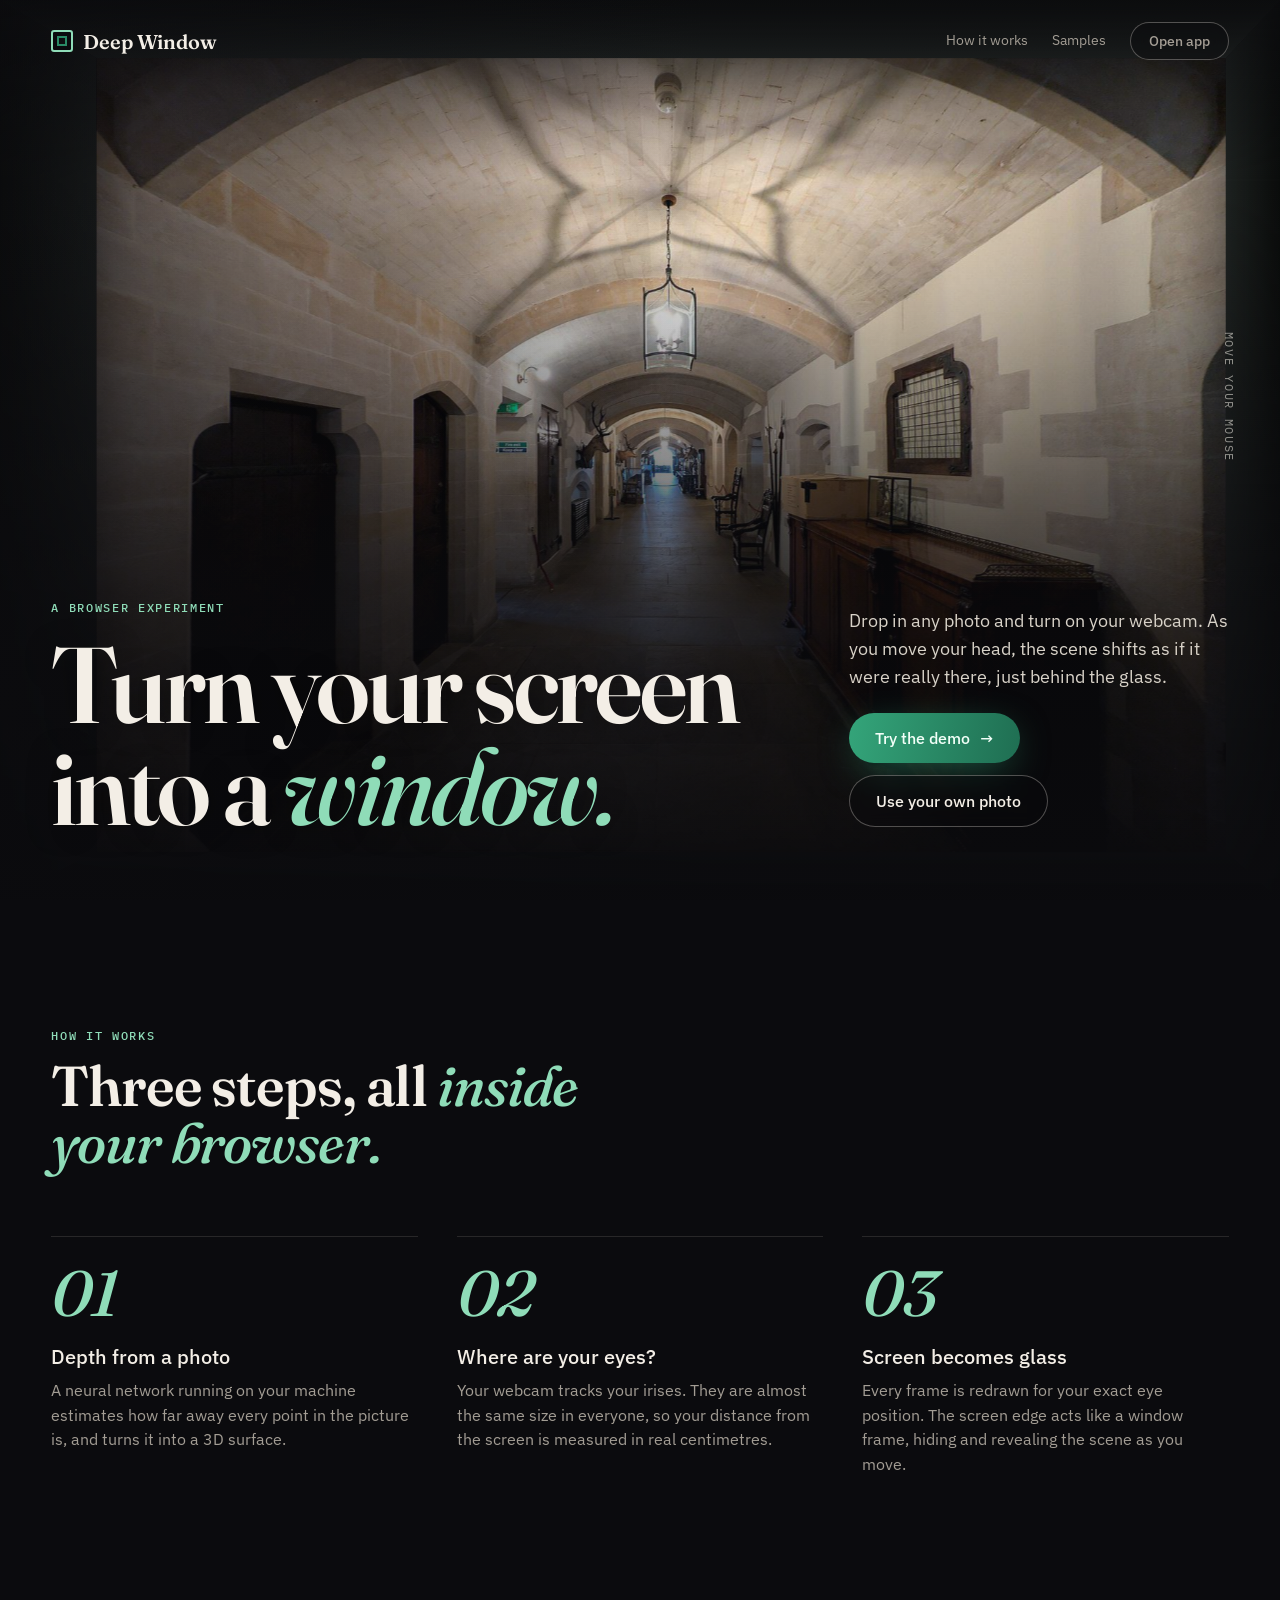
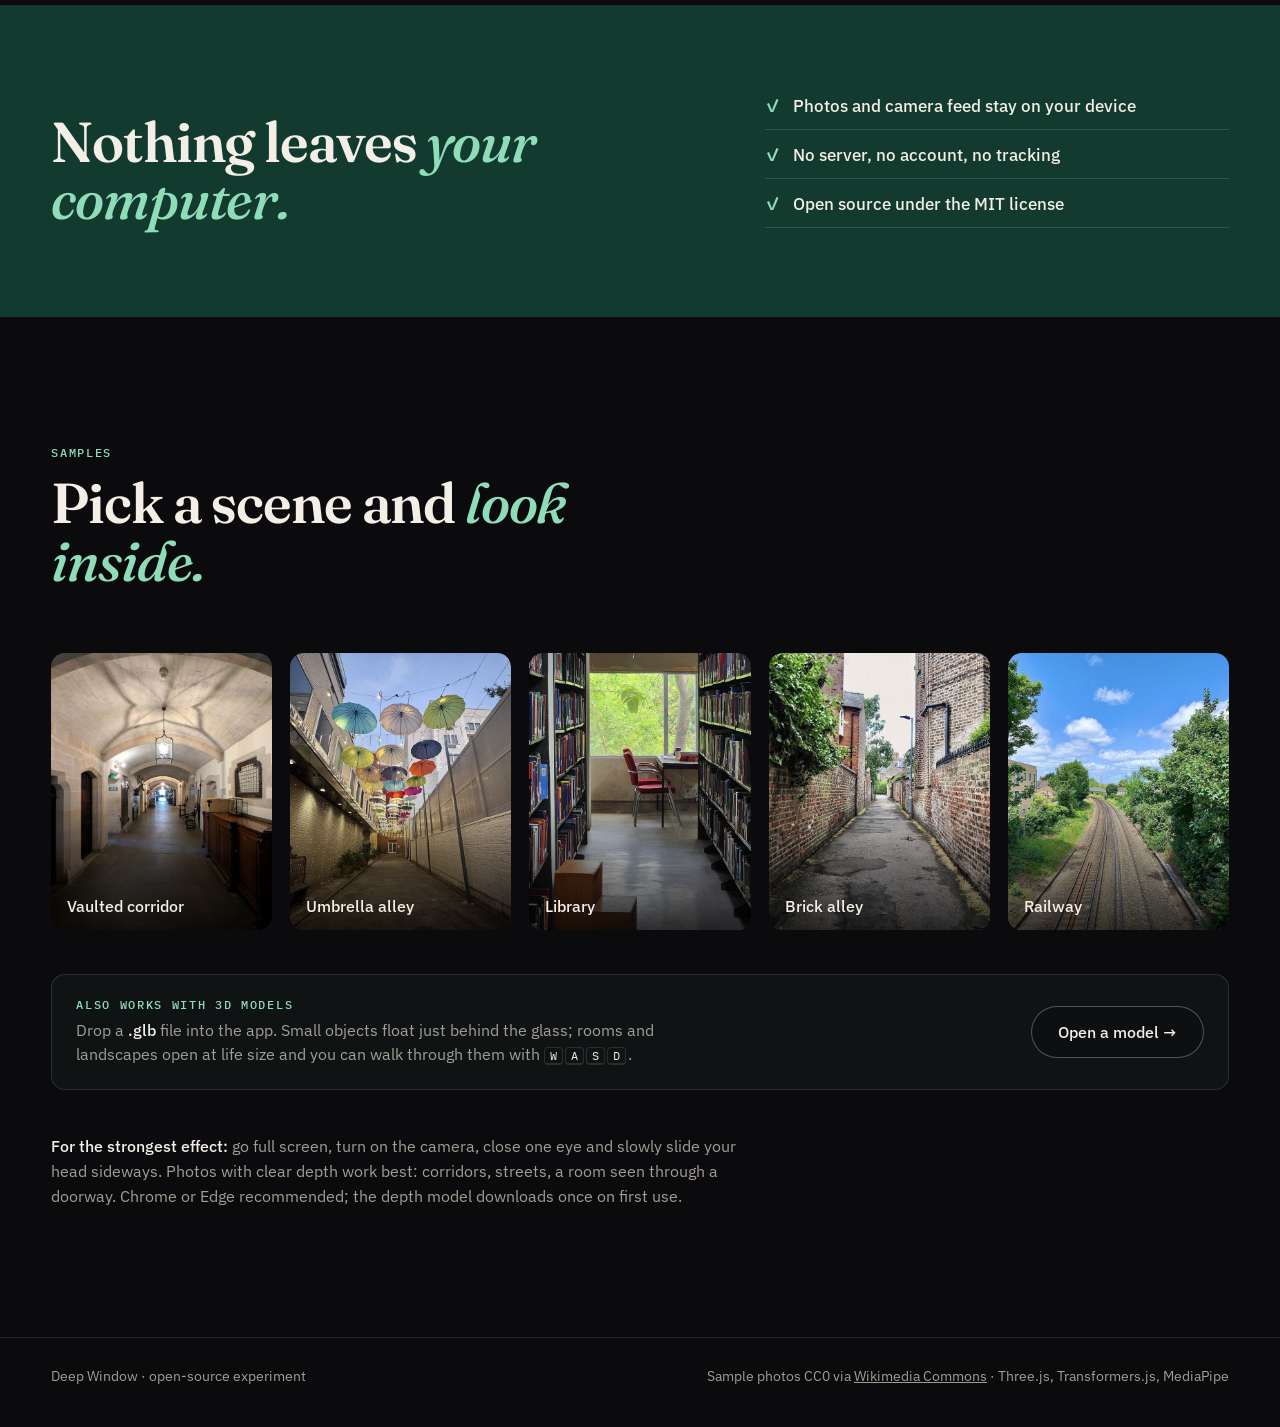
==== index.html @ 03a3c651 "Open .glb models and walk through them with the keyboard" ====
<!doctype html>
<html lang="en">
<head>
<meta charset="utf-8">
<meta name="viewport" content="width=device-width, initial-scale=1">
<title>Deep Window</title>
<meta name="description" content="Drop in a photo, turn on your webcam, and your screen becomes a window into the scene. Runs entirely in your browser.">
<link rel="preconnect" href="https://fonts.googleapis.com">
<link rel="stylesheet" href="https://fonts.googleapis.com/css2?family=Fraunces:ital,opsz,wght@0,9..144,500;0,9..144,600;1,9..144,500&family=IBM+Plex+Sans:wght@400;500&family=IBM+Plex+Mono:wght@400;500&display=swap">
<style>
/* Layout: full-viewport hero that is itself a CSS 3D window (shallow reveal, photo behind it) whose
   vanishing point follows the pointer → steps → deep green privacy band → edge-to-edge sample cards → footer. */
:root{
  --bg:#0b0b0e;
  --ink:#f3eee6;
  --dim:#a39d94;
  --edge:rgba(243,238,230,.12);
  --jade:#8fdcb8;      /* accent text on the dark background */
  --emerald:#2a8a66;   /* buttons */
  --forest:#123a2e;    /* privacy band */
  --grad:linear-gradient(100deg,#34a57a,#1f6e52);
  --display:"Fraunces",Georgia,serif;
  --body:"IBM Plex Sans",system-ui,sans-serif;
  --mono:"IBM Plex Mono",ui-monospace,monospace;
  --gutter:clamp(16px,4vw,56px);
  color-scheme:dark;
}
*{box-sizing:border-box}
html,body{margin:0;background:var(--bg);color:var(--ink);font:16px/1.55 var(--body)}
a{color:inherit}
.wrap{padding-left:var(--gutter);padding-right:var(--gutter)}

/* ---------- nav ---------- */
nav{position:absolute;z-index:5;top:0;left:0;right:0;display:flex;align-items:center;justify-content:space-between;padding:22px var(--gutter)}
.brand{font:600 20px var(--display);text-decoration:none;display:flex;align-items:center;gap:10px}
.brand i{width:22px;height:22px;border:2px solid var(--jade);border-radius:3px;box-shadow:inset 0 0 0 4px var(--bg),inset 0 0 0 6px var(--emerald)}
.nav-links{display:flex;gap:24px;align-items:center;font-size:14px}
.nav-links a{text-decoration:none;color:var(--dim)}
.nav-links a:hover{color:var(--ink)}

/* ---------- buttons ---------- */
.btn{display:inline-flex;align-items:center;gap:10px;font:500 16px var(--body);text-decoration:none;border-radius:999px;padding:15px 26px;transition:transform .15s,box-shadow .15s,background .15s}
.btn.primary{background:var(--grad);color:#f2fff8;box-shadow:0 10px 40px -12px rgba(52,165,122,.75)}
.btn.primary:hover{transform:translateY(-2px);box-shadow:0 16px 48px -12px rgba(52,165,122,.9)}
.btn.ghost{border:1px solid rgba(243,238,230,.3);background:rgba(11,11,14,.35);backdrop-filter:blur(8px);-webkit-backdrop-filter:blur(8px)}
.btn.ghost:hover{border-color:var(--ink)}
.btn.small{padding:9px 18px;font-size:14px}
.btn:focus-visible,a:focus-visible{outline:2px solid var(--jade);outline-offset:3px}

/* ---------- hero: CSS 3D tunnel ---------- */
.hero{position:relative;height:100vh;height:100svh;min-height:560px;overflow:hidden;isolation:isolate}
/* moving perspective-origin while the box stays put is exactly an off-axis projection */
.stage{position:absolute;inset:0;perspective:900px;perspective-origin:calc(50% + var(--ex,0) * 45%) calc(50% + var(--ey,0) * 45%)}
/* a shallow window reveal: plain walls from the glass back to the photo, lit from the scene side */
.box{position:absolute;inset:0;transform-style:preserve-3d;--d:120px}
.wall{position:absolute;backface-visibility:visible;background:linear-gradient(to var(--fade),#0d0f0e,#232826)}
.wall.top{left:0;top:0;width:100%;height:var(--d);transform-origin:top;transform:rotateX(-90deg);--fade:bottom}
.wall.bottom{left:0;bottom:0;width:100%;height:var(--d);transform-origin:bottom;transform:rotateX(90deg);--fade:top;filter:brightness(.7)}
.wall.left{left:0;top:0;width:var(--d);height:100%;transform-origin:left;transform:rotateY(90deg);--fade:right;filter:brightness(.85)}
.wall.right{right:0;top:0;width:var(--d);height:100%;transform-origin:right;transform:rotateY(-90deg);--fade:left;filter:brightness(.85)}
.back{position:absolute;inset:0;transform:translateZ(calc(var(--d) * -1));background:#000}
.back img{width:100%;height:100%;object-fit:cover;display:block}
.back::after{content:"";position:absolute;inset:0;box-shadow:inset 0 0 60px rgba(0,0,0,.55)}
/* scrim so the copy reads over the scene */
.hero::after{content:"";position:absolute;inset:0;z-index:1;pointer-events:none;
  background:linear-gradient(to top,rgba(11,11,14,.95) 0%,rgba(11,11,14,.7) 34%,rgba(11,11,14,.15) 68%,rgba(11,11,14,0) 80%),
             linear-gradient(to right,rgba(11,11,14,.55),rgba(11,11,14,0) 55%),
             linear-gradient(to bottom,rgba(11,11,14,.6),rgba(11,11,14,0) 20%)}
h1{text-shadow:0 2px 30px rgba(0,0,0,.45)}
.hero-copy{position:absolute;z-index:2;left:var(--gutter);right:var(--gutter);bottom:clamp(32px,7vh,72px);
  display:grid;grid-template-columns:minmax(0,1fr) auto;gap:24px 48px;align-items:end}
.eyebrow{font:500 12px var(--mono);letter-spacing:.14em;text-transform:uppercase;color:var(--jade);margin:0 0 18px}
h1{font:600 clamp(46px,8.4vw,132px)/.95 var(--display);letter-spacing:-.025em;margin:0}
h1 em{font-style:italic;font-weight:500;color:var(--jade)}
.hero-side{max-width:380px;display:flex;flex-direction:column;gap:22px;padding-bottom:10px}
.lede{font-size:18px;color:#d8d2c8;margin:0}
.cta{display:flex;gap:12px;flex-wrap:wrap}
.hint{position:absolute;z-index:2;top:50%;right:var(--gutter);transform:translateY(-50%) rotate(90deg);transform-origin:right center;font:12px var(--mono);letter-spacing:.14em;text-transform:uppercase;color:rgba(243,238,230,.55)}

/* ---------- sections ---------- */
section{padding:clamp(64px,10vw,128px) 0}
.kicker{font:500 12px var(--mono);letter-spacing:.14em;text-transform:uppercase;color:var(--jade);margin:0 0 14px}
h2{font:600 clamp(32px,4.4vw,60px)/1.02 var(--display);letter-spacing:-.02em;margin:0 0 clamp(36px,5vw,64px);max-width:16ch}
h2 em{font-style:italic;font-weight:500;color:var(--jade)}

.steps{display:grid;grid-template-columns:repeat(3,1fr);gap:clamp(20px,3vw,40px);list-style:none;margin:0;padding:0}
.steps li{border-top:1px solid var(--edge);padding-top:24px}
.steps .n{display:block;font:500 clamp(48px,5vw,72px)/1 var(--display);font-style:italic;color:var(--jade);margin-bottom:18px}
.steps h3{font:500 20px var(--body);margin:0 0 8px}
.steps p{margin:0;color:var(--dim)}

.band{background:var(--forest);color:var(--ink);padding:clamp(48px,7vw,96px) var(--gutter);display:grid;grid-template-columns:minmax(0,1.4fr) minmax(0,1fr);gap:32px 64px;align-items:end}
.band h2{color:inherit;margin:0;max-width:14ch}
.band h2 em{color:var(--jade)}
.facts{list-style:none;margin:0;padding:0;display:grid;gap:14px;font:500 17px var(--body)}
.facts li{display:flex;gap:12px;align-items:baseline;border-bottom:1px solid rgba(143,220,184,.2);padding-bottom:12px}
.facts li::before{content:"✓";font-weight:600;color:var(--jade)}

.cards{display:grid;grid-template-columns:repeat(5,1fr);gap:clamp(10px,1.4vw,18px)}
.card{position:relative;display:block;aspect-ratio:4/5;border-radius:14px;overflow:hidden;text-decoration:none;background:#16151a}
.card img{width:100%;height:100%;object-fit:cover;display:block;transition:transform .5s cubic-bezier(.2,.7,.2,1)}
.card::after{content:"";position:absolute;inset:0;background:linear-gradient(to top,rgba(0,0,0,.75),rgba(0,0,0,0) 45%);transition:opacity .3s}
.card span{position:absolute;z-index:1;left:16px;right:16px;bottom:14px;font:500 16px var(--body);display:flex;justify-content:space-between;align-items:center}
.card span::after{content:"→";color:var(--jade);transform:translateX(-6px);opacity:0;transition:.25s}
.card:hover img,.card:focus-visible img{transform:scale(1.06)}
.card:hover span::after,.card:focus-visible span::after{transform:none;opacity:1}
.callout{margin-top:clamp(28px,4vw,44px);border:1px solid var(--edge);border-radius:14px;padding:22px 24px;display:flex;gap:20px 32px;align-items:center;justify-content:space-between;flex-wrap:wrap;background:rgba(143,220,184,.04)}
.callout .kicker{margin-bottom:6px}
.callout p:last-child{margin:0;max-width:60ch;color:var(--dim)}
.callout b{color:var(--ink);font-weight:500}
kbd{font:12px var(--mono);color:var(--ink);border:1px solid var(--edge);border-bottom-width:2px;border-radius:4px;padding:0 5px;margin-right:2px}
.tips{margin:clamp(28px,4vw,44px) 0 0;color:var(--dim);max-width:72ch}
.tips b{color:var(--ink);font-weight:500}

footer{border-top:1px solid var(--edge);padding:28px var(--gutter) 40px;font-size:14px;color:var(--dim);display:flex;gap:16px;flex-wrap:wrap;justify-content:space-between}

@media (max-width:900px){
  .hero-copy{grid-template-columns:1fr}
  .hint{display:none}
  .steps{grid-template-columns:1fr}
  .band{grid-template-columns:1fr}
  .cards{grid-template-columns:none;grid-auto-flow:column;grid-auto-columns:minmax(200px,62%);overflow-x:auto;scroll-snap-type:x mandatory;margin:0 calc(var(--gutter) * -1);padding:0 var(--gutter);scrollbar-width:none}
  .card{scroll-snap-align:start}
  .box{--d:80px}
  .nav-links a:not(.btn){display:none}
}
@media (prefers-reduced-motion:reduce){*{transition:none!important}}
</style>
</head>
<body>
<header class="hero">
  <div class="stage" id="stage" aria-hidden="true">
    <div class="box">
      <div class="wall top"></div><div class="wall bottom"></div><div class="wall left"></div><div class="wall right"></div>
      <div class="back"><img src="samples/corridor.jpg" alt=""></div>
    </div>
  </div>

  <nav>
    <a class="brand" href="./"><i aria-hidden="true"></i>Deep Window</a>
    <div class="nav-links">
      <a href="#how">How it works</a>
      <a href="#samples">Samples</a>
      <a class="btn ghost small" href="app.html">Open app</a>
    </div>
  </nav>

  <div class="hero-copy">
    <div>
      <p class="eyebrow">A browser experiment</p>
      <h1>Turn your screen into a <em>window.</em></h1>
    </div>
    <div class="hero-side">
      <p class="lede">Drop in any photo and turn on your webcam. As you move your head, the scene shifts as if it were really there, just behind the glass.</p>
      <div class="cta">
        <a class="btn primary" href="app.html">Try the demo <span aria-hidden="true">→</span></a>
        <a class="btn ghost" href="app.html#own">Use your own photo</a>
      </div>
    </div>
  </div>
  <p class="hint" aria-hidden="true">Move your mouse</p>
</header>

<main>
  <section id="how" class="wrap" aria-labelledby="how-title">
    <p class="kicker">How it works</p>
    <h2 id="how-title">Three steps, all <em>inside your browser.</em></h2>
    <ol class="steps">
      <li><span class="n">01</span><h3>Depth from a photo</h3><p>A neural network running on your machine estimates how far away every point in the picture is, and turns it into a 3D surface.</p></li>
      <li><span class="n">02</span><h3>Where are your eyes?</h3><p>Your webcam tracks your irises. They are almost the same size in everyone, so your distance from the screen is measured in real centimetres.</p></li>
      <li><span class="n">03</span><h3>Screen becomes glass</h3><p>Every frame is redrawn for your exact eye position. The screen edge acts like a window frame, hiding and revealing the scene as you move.</p></li>
    </ol>
  </section>

  <div class="band" role="region" aria-label="Privacy">
    <h2>Nothing leaves <em>your computer.</em></h2>
    <ul class="facts">
      <li>Photos and camera feed stay on your device</li>
      <li>No server, no account, no tracking</li>
      <li>Open source under the MIT license</li>
    </ul>
  </div>

  <section id="samples" class="wrap" aria-labelledby="samples-title">
    <p class="kicker">Samples</p>
    <h2 id="samples-title">Pick a scene and <em>look inside.</em></h2>
    <div class="cards">
      <a class="card" href="app.html?photo=corridor"><img src="samples/cards/corridor.jpg" alt="" loading="lazy"><span>Vaulted corridor</span></a>
      <a class="card" href="app.html?photo=umbrellas"><img src="samples/cards/umbrellas.jpg" alt="" loading="lazy"><span>Umbrella alley</span></a>
      <a class="card" href="app.html?photo=library"><img src="samples/cards/library.jpg" alt="" loading="lazy"><span>Library</span></a>
      <a class="card" href="app.html?photo=alley"><img src="samples/cards/alley.jpg" alt="" loading="lazy"><span>Brick alley</span></a>
      <a class="card" href="app.html?photo=railway"><img src="samples/cards/railway.jpg" alt="" loading="lazy"><span>Railway</span></a>
    </div>
    <div class="callout">
      <div>
        <p class="kicker">Also works with 3D models</p>
        <p>Drop a <b>.glb</b> file into the app. Small objects float just behind the glass; rooms and landscapes open at life size and you can walk through them with <kbd>W</kbd><kbd>A</kbd><kbd>S</kbd><kbd>D</kbd>.</p>
      </div>
      <a class="btn ghost" href="app.html#own">Open a model →</a>
    </div>
    <p class="tips"><b>For the strongest effect:</b> go full screen, turn on the camera, close one eye and slowly slide your head sideways. Photos with clear depth work best: corridors, streets, a room seen through a doorway. Chrome or Edge recommended; the depth model downloads once on first use.</p>
  </section>
</main>

<footer>
  <span>Deep Window · open-source experiment</span>
  <span>Sample photos CC0 via <a href="samples/CREDITS.md">Wikimedia Commons</a> · Three.js, Transformers.js, MediaPipe</span>
</footer>

<script>
// hero: the tunnel's vanishing point follows the pointer (an off-axis view in pure CSS);
// with no pointer around it drifts on its own so the depth still reads
const stage = document.getElementById('stage');
const still = matchMedia('(prefers-reduced-motion: reduce)').matches;
let tx = 0, ty = 0, x = 0, y = 0, lastMove = -1e9;
addEventListener('pointermove', e => {
  if (e.pointerType !== 'mouse') return;
  tx = (e.clientX / innerWidth - 0.5) * 2; ty = (e.clientY / innerHeight - 0.5) * 2; lastMove = performance.now();
});
function tick(now){
  if (now - lastMove > 2500){ tx = Math.sin(now / 2600) * 0.6; ty = Math.sin(now / 3900) * 0.3; }
  x += (tx - x) * 0.06; y += (ty - y) * 0.06;
  stage.style.setProperty('--ex', x.toFixed(4)); stage.style.setProperty('--ey', y.toFixed(4));
  requestAnimationFrame(tick);
}
if (!still) requestAnimationFrame(tick);
</script>
</body>
</html>
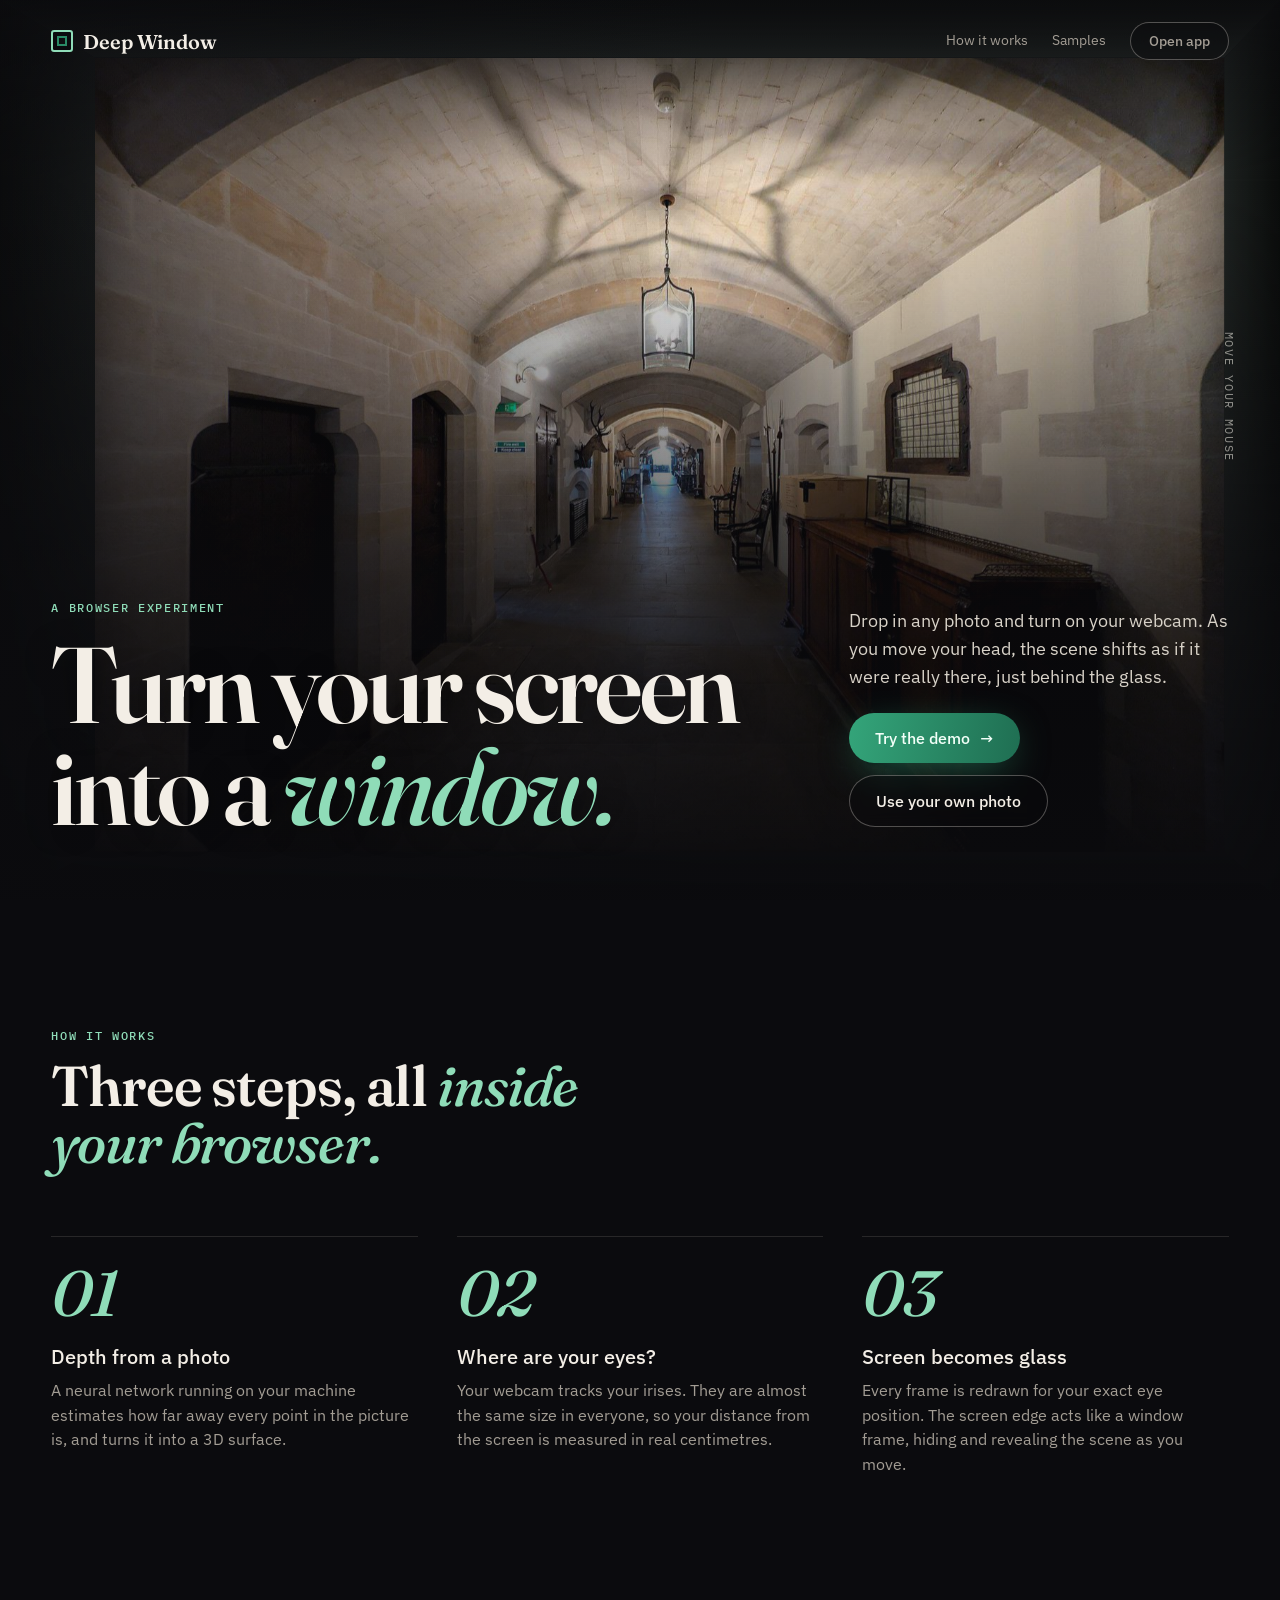
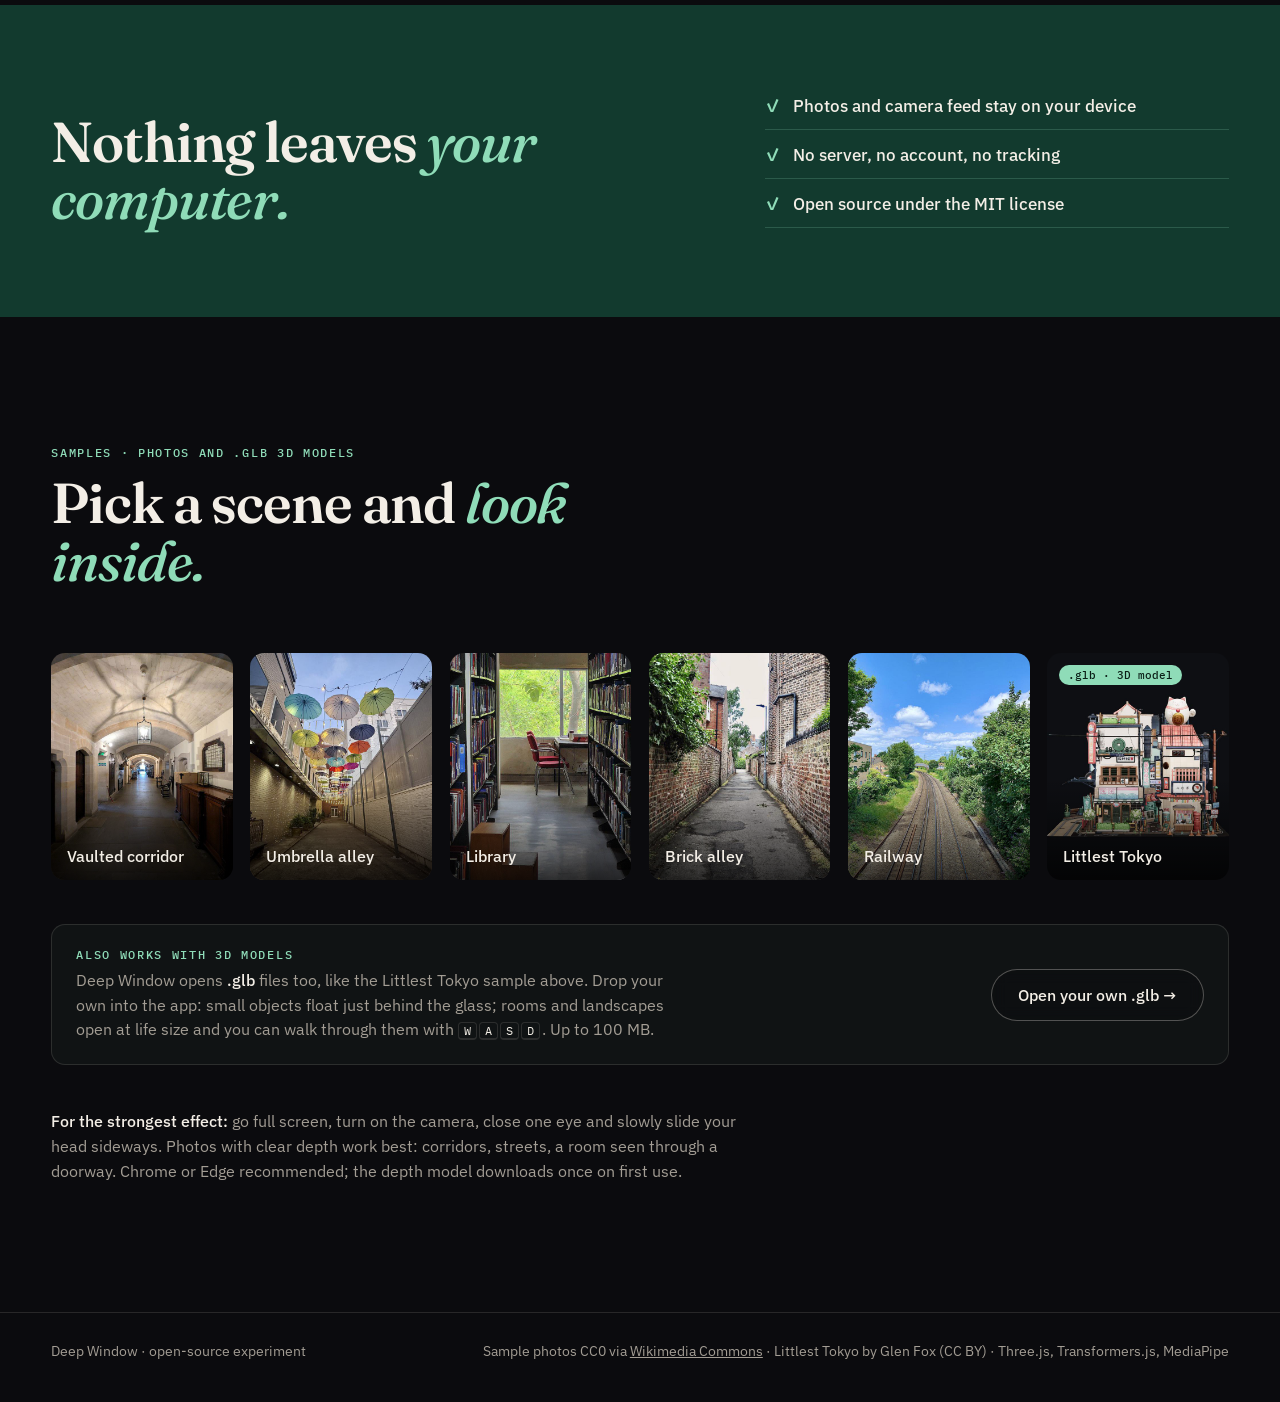
==== commit 9d77cc41: "Add Littlest Tokyo sample model and Object / Walk-through switch" ====
--- a/index.html
+++ b/index.html
@@ -96,7 +96,8 @@
 .facts li{display:flex;gap:12px;align-items:baseline;border-bottom:1px solid rgba(143,220,184,.2);padding-bottom:12px}
 .facts li::before{content:"✓";font-weight:600;color:var(--jade)}
 
-.cards{display:grid;grid-template-columns:repeat(5,1fr);gap:clamp(10px,1.4vw,18px)}
+.cards{display:grid;grid-template-columns:repeat(6,1fr);gap:clamp(10px,1.4vw,18px)}
+.card .tag{position:absolute;z-index:1;top:12px;left:12px;font:500 11px var(--mono);color:#0b1f17;background:var(--jade);border-radius:999px;padding:3px 9px}
 .card{position:relative;display:block;aspect-ratio:4/5;border-radius:14px;overflow:hidden;text-decoration:none;background:#16151a}
 .card img{width:100%;height:100%;object-fit:cover;display:block;transition:transform .5s cubic-bezier(.2,.7,.2,1)}
 .card::after{content:"";position:absolute;inset:0;background:linear-gradient(to top,rgba(0,0,0,.75),rgba(0,0,0,0) 45%);transition:opacity .3s}
@@ -182,7 +183,7 @@
   </div>
 
   <section id="samples" class="wrap" aria-labelledby="samples-title">
-    <p class="kicker">Samples</p>
+    <p class="kicker">Samples · photos and .glb 3D models</p>
     <h2 id="samples-title">Pick a scene and <em>look inside.</em></h2>
     <div class="cards">
       <a class="card" href="app.html?photo=corridor"><img src="samples/cards/corridor.jpg" alt="" loading="lazy"><span>Vaulted corridor</span></a>
@@ -190,13 +191,14 @@
       <a class="card" href="app.html?photo=library"><img src="samples/cards/library.jpg" alt="" loading="lazy"><span>Library</span></a>
       <a class="card" href="app.html?photo=alley"><img src="samples/cards/alley.jpg" alt="" loading="lazy"><span>Brick alley</span></a>
       <a class="card" href="app.html?photo=railway"><img src="samples/cards/railway.jpg" alt="" loading="lazy"><span>Railway</span></a>
+      <a class="card" href="app.html?model=littlest-tokyo"><b class="tag">.glb · 3D model</b><img src="samples/cards/littlest-tokyo.jpg" alt="" loading="lazy"><span>Littlest Tokyo</span></a>
     </div>
     <div class="callout">
       <div>
         <p class="kicker">Also works with 3D models</p>
-        <p>Drop a <b>.glb</b> file into the app. Small objects float just behind the glass; rooms and landscapes open at life size and you can walk through them with <kbd>W</kbd><kbd>A</kbd><kbd>S</kbd><kbd>D</kbd>.</p>
+        <p>Deep Window opens <b>.glb</b> files too, like the Littlest Tokyo sample above. Drop your own into the app: small objects float just behind the glass; rooms and landscapes open at life size and you can walk through them with <kbd>W</kbd><kbd>A</kbd><kbd>S</kbd><kbd>D</kbd>. Up to 100 MB.</p>
       </div>
-      <a class="btn ghost" href="app.html#own">Open a model →</a>
+      <a class="btn ghost" href="app.html#own">Open your own .glb →</a>
     </div>
     <p class="tips"><b>For the strongest effect:</b> go full screen, turn on the camera, close one eye and slowly slide your head sideways. Photos with clear depth work best: corridors, streets, a room seen through a doorway. Chrome or Edge recommended; the depth model downloads once on first use.</p>
   </section>
@@ -204,7 +206,7 @@
 
 <footer>
   <span>Deep Window · open-source experiment</span>
-  <span>Sample photos CC0 via <a href="samples/CREDITS.md">Wikimedia Commons</a> · Three.js, Transformers.js, MediaPipe</span>
+  <span>Sample photos CC0 via <a href="samples/CREDITS.md">Wikimedia Commons</a> · Littlest Tokyo by Glen Fox (CC BY) · Three.js, Transformers.js, MediaPipe</span>
 </footer>
 
 <script>
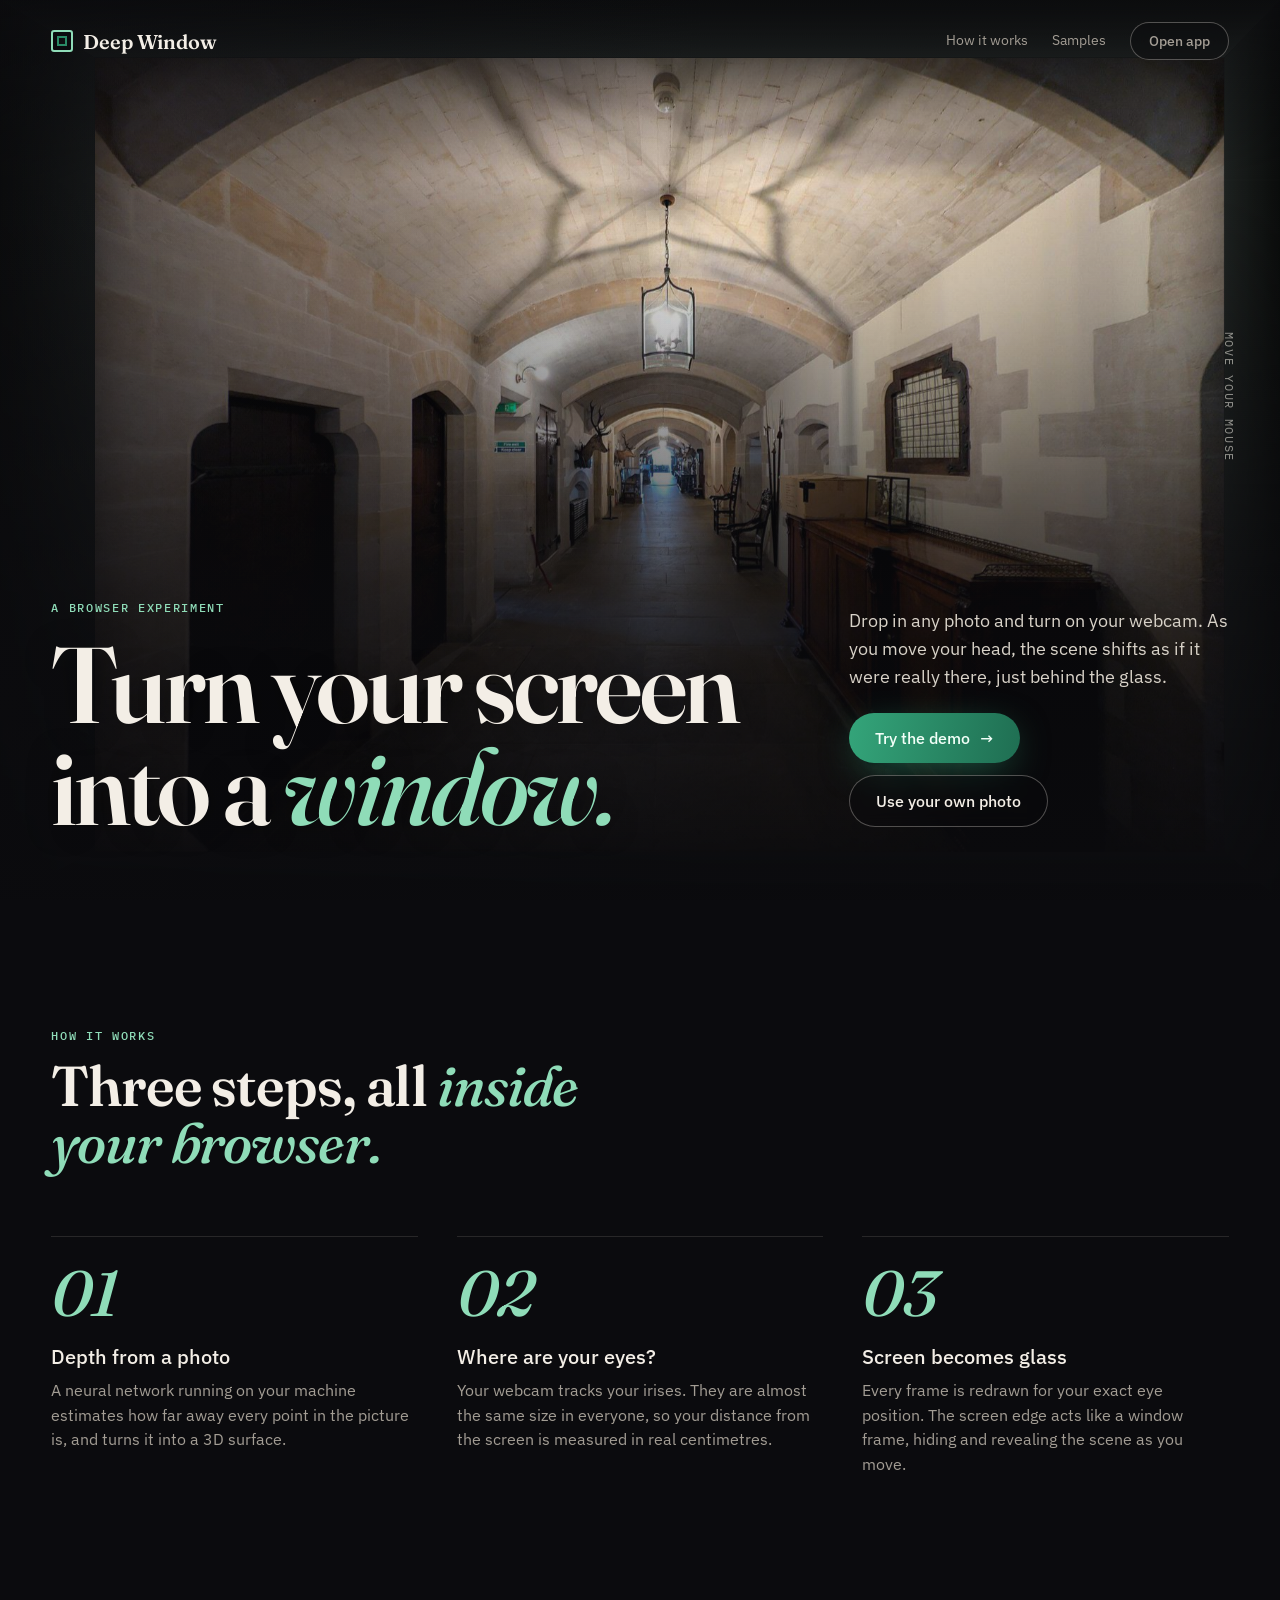
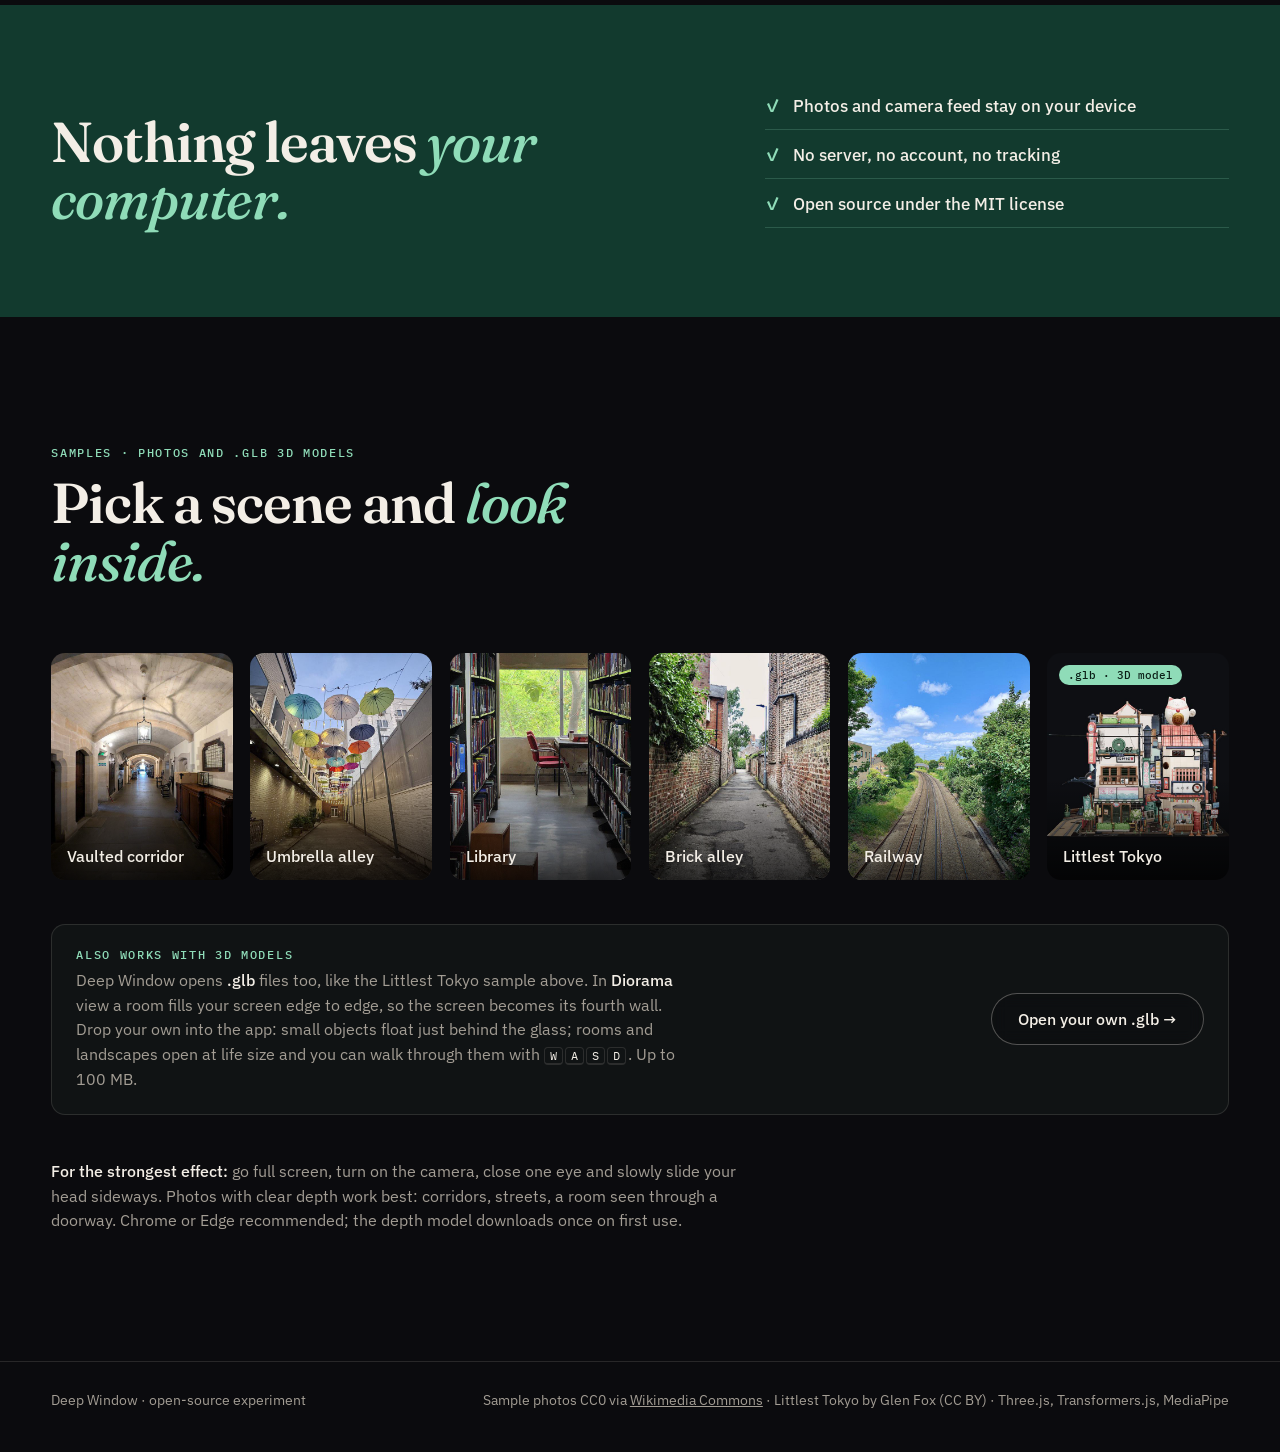
==== commit b862a3d2: "Add Diorama view, keep Littlest Tokyo as the only 3D sample, set repo links" ====
--- a/index.html
+++ b/index.html
@@ -196,7 +196,7 @@
     <div class="callout">
       <div>
         <p class="kicker">Also works with 3D models</p>
-        <p>Deep Window opens <b>.glb</b> files too, like the Littlest Tokyo sample above. Drop your own into the app: small objects float just behind the glass; rooms and landscapes open at life size and you can walk through them with <kbd>W</kbd><kbd>A</kbd><kbd>S</kbd><kbd>D</kbd>. Up to 100 MB.</p>
+        <p>Deep Window opens <b>.glb</b> files too, like the Littlest Tokyo sample above. In <b>Diorama</b> view a room fills your screen edge to edge, so the screen becomes its fourth wall. Drop your own into the app: small objects float just behind the glass; rooms and landscapes open at life size and you can walk through them with <kbd>W</kbd><kbd>A</kbd><kbd>S</kbd><kbd>D</kbd>. Up to 100 MB.</p>
       </div>
       <a class="btn ghost" href="app.html#own">Open your own .glb →</a>
     </div>
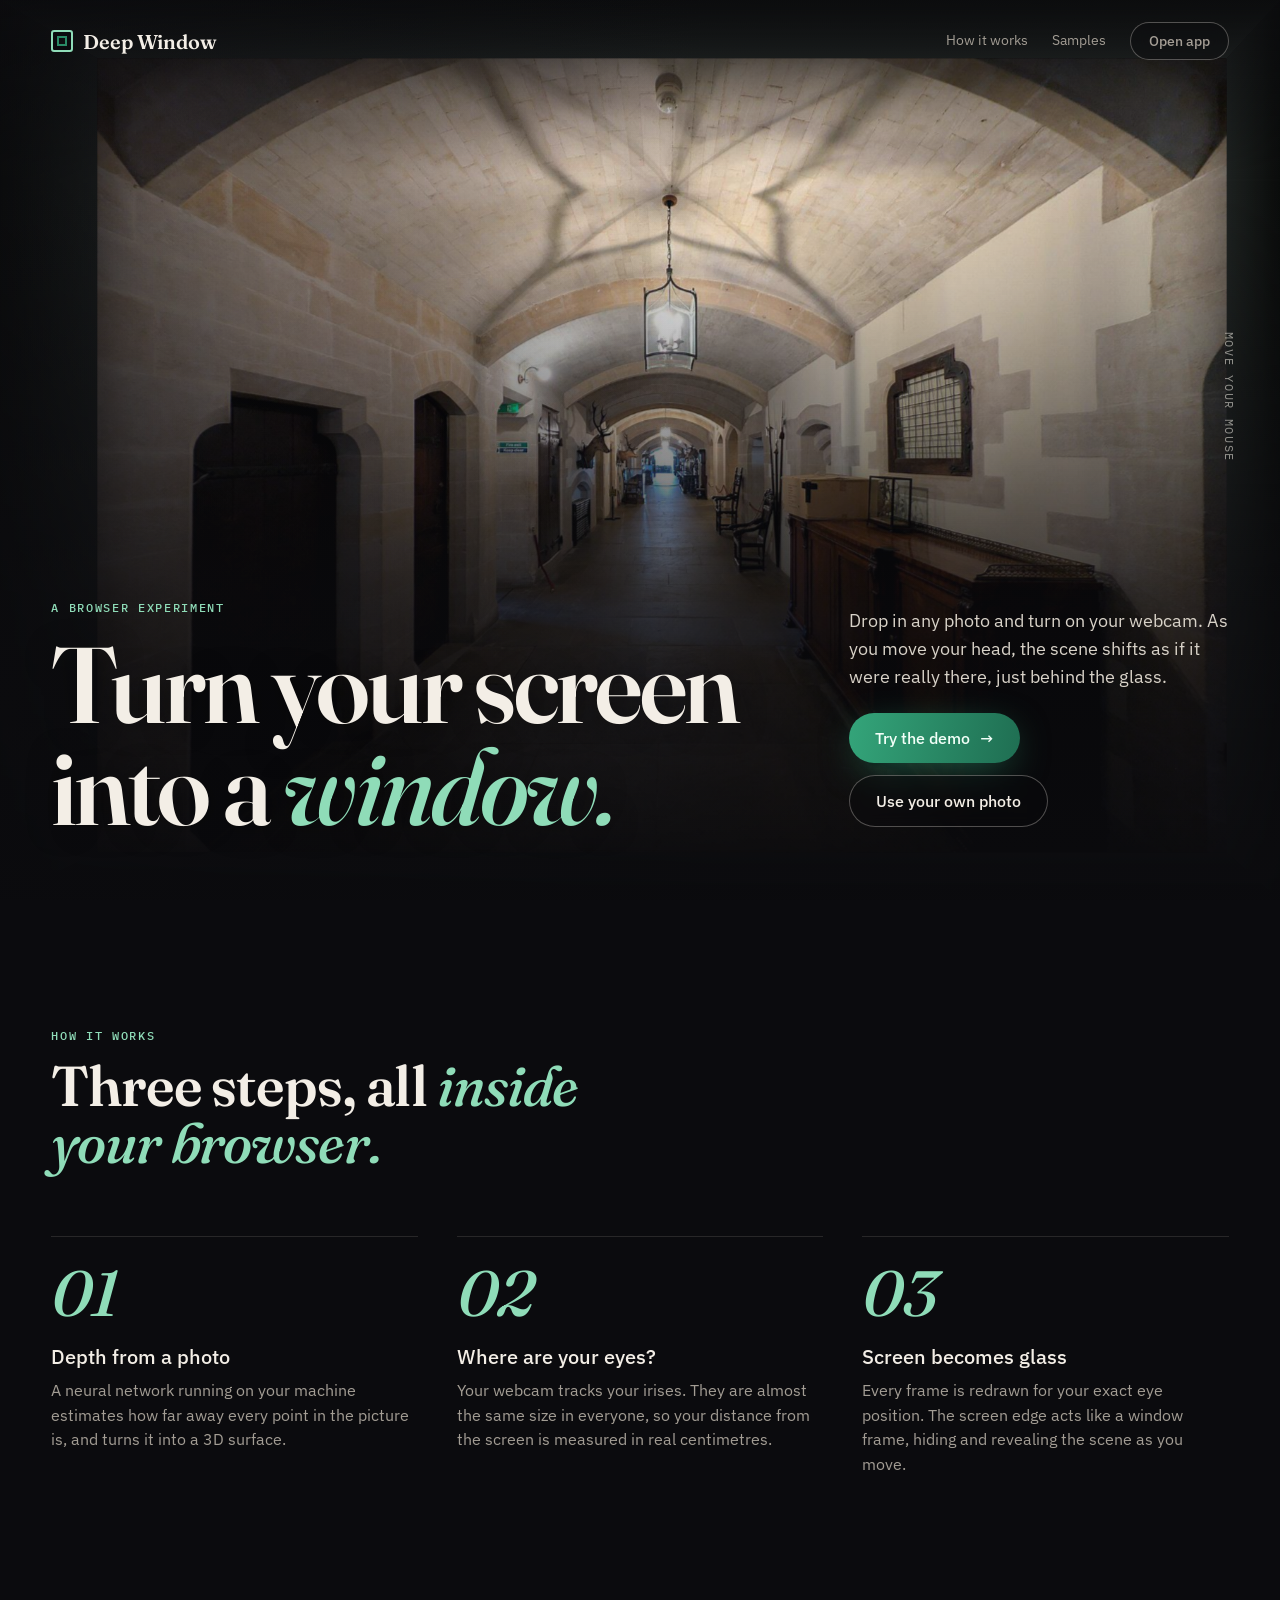
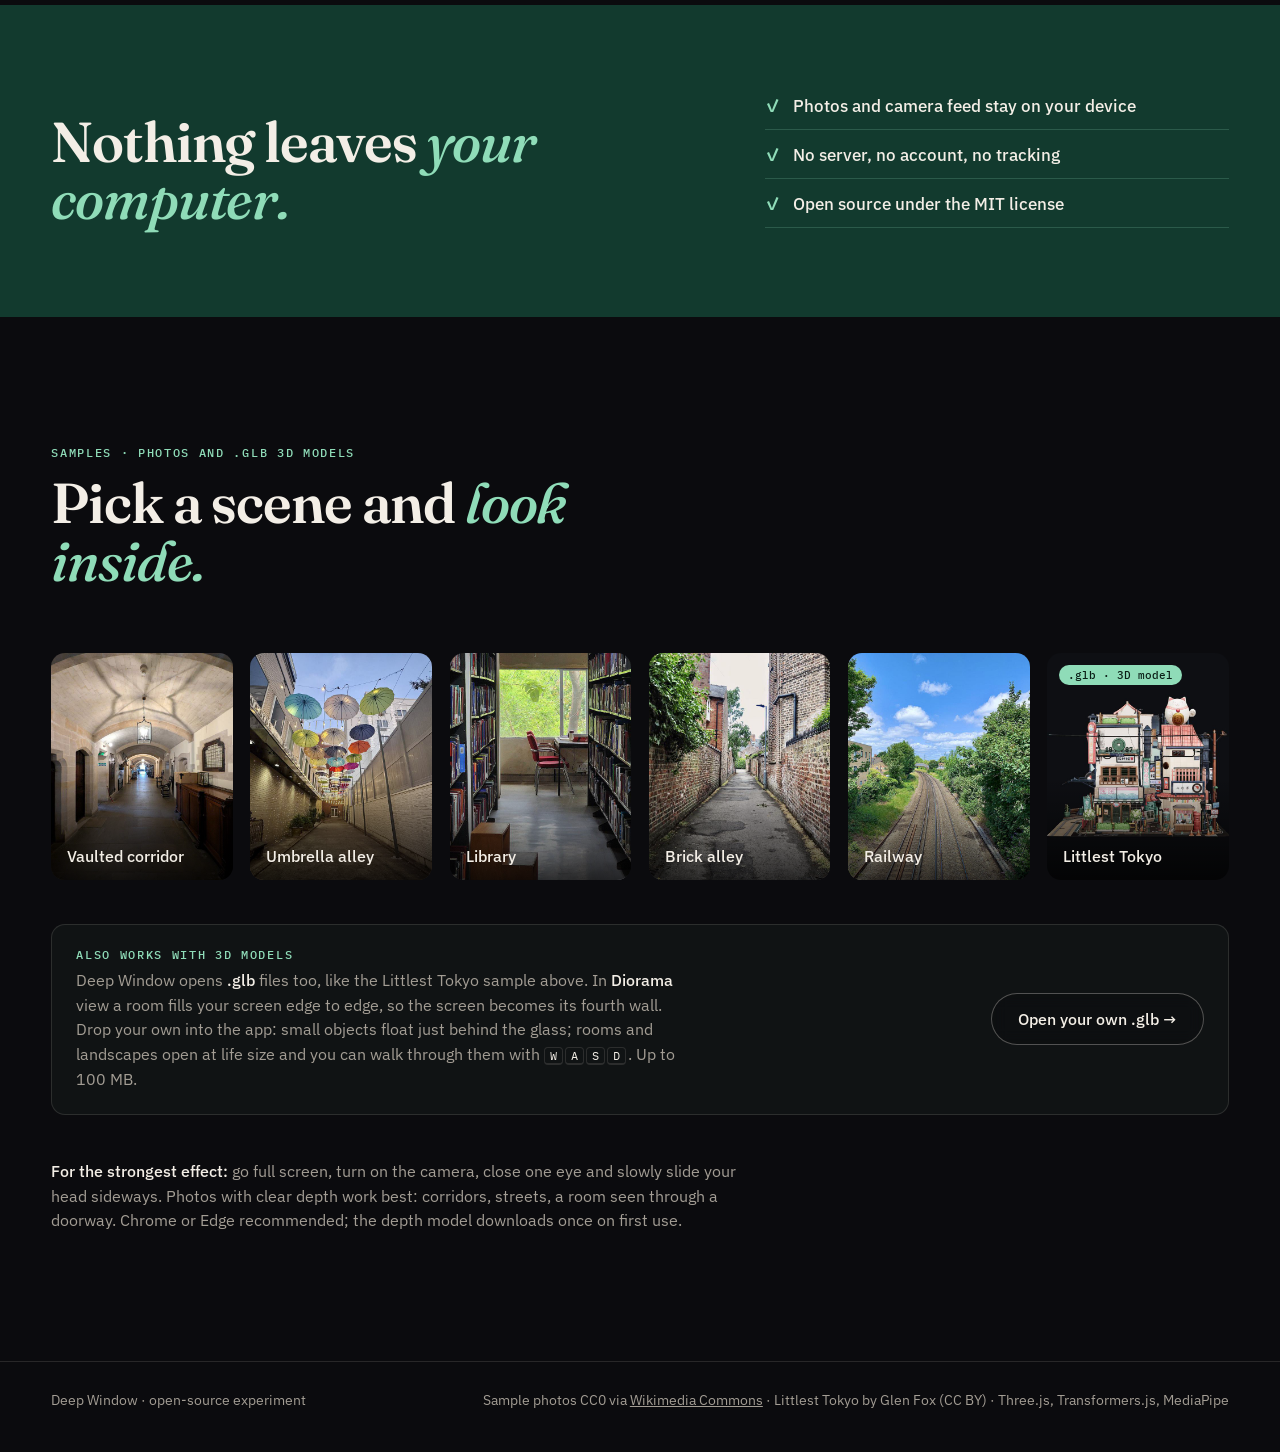
==== commit 3e70edbf: "Move page scripts and styles into separate files" ====
--- a/index.html
+++ b/index.html
@@ -7,126 +7,7 @@
 <meta name="description" content="Drop in a photo, turn on your webcam, and your screen becomes a window into the scene. Runs entirely in your browser.">
 <link rel="preconnect" href="https://fonts.googleapis.com">
 <link rel="stylesheet" href="https://fonts.googleapis.com/css2?family=Fraunces:ital,opsz,wght@0,9..144,500;0,9..144,600;1,9..144,500&family=IBM+Plex+Sans:wght@400;500&family=IBM+Plex+Mono:wght@400;500&display=swap">
-<style>
-/* Layout: full-viewport hero that is itself a CSS 3D window (shallow reveal, photo behind it) whose
-   vanishing point follows the pointer → steps → deep green privacy band → edge-to-edge sample cards → footer. */
-:root{
-  --bg:#0b0b0e;
-  --ink:#f3eee6;
-  --dim:#a39d94;
-  --edge:rgba(243,238,230,.12);
-  --jade:#8fdcb8;      /* accent text on the dark background */
-  --emerald:#2a8a66;   /* buttons */
-  --forest:#123a2e;    /* privacy band */
-  --grad:linear-gradient(100deg,#34a57a,#1f6e52);
-  --display:"Fraunces",Georgia,serif;
-  --body:"IBM Plex Sans",system-ui,sans-serif;
-  --mono:"IBM Plex Mono",ui-monospace,monospace;
-  --gutter:clamp(16px,4vw,56px);
-  color-scheme:dark;
-}
-*{box-sizing:border-box}
-html,body{margin:0;background:var(--bg);color:var(--ink);font:16px/1.55 var(--body)}
-a{color:inherit}
-.wrap{padding-left:var(--gutter);padding-right:var(--gutter)}
-
-/* ---------- nav ---------- */
-nav{position:absolute;z-index:5;top:0;left:0;right:0;display:flex;align-items:center;justify-content:space-between;padding:22px var(--gutter)}
-.brand{font:600 20px var(--display);text-decoration:none;display:flex;align-items:center;gap:10px}
-.brand i{width:22px;height:22px;border:2px solid var(--jade);border-radius:3px;box-shadow:inset 0 0 0 4px var(--bg),inset 0 0 0 6px var(--emerald)}
-.nav-links{display:flex;gap:24px;align-items:center;font-size:14px}
-.nav-links a{text-decoration:none;color:var(--dim)}
-.nav-links a:hover{color:var(--ink)}
-
-/* ---------- buttons ---------- */
-.btn{display:inline-flex;align-items:center;gap:10px;font:500 16px var(--body);text-decoration:none;border-radius:999px;padding:15px 26px;transition:transform .15s,box-shadow .15s,background .15s}
-.btn.primary{background:var(--grad);color:#f2fff8;box-shadow:0 10px 40px -12px rgba(52,165,122,.75)}
-.btn.primary:hover{transform:translateY(-2px);box-shadow:0 16px 48px -12px rgba(52,165,122,.9)}
-.btn.ghost{border:1px solid rgba(243,238,230,.3);background:rgba(11,11,14,.35);backdrop-filter:blur(8px);-webkit-backdrop-filter:blur(8px)}
-.btn.ghost:hover{border-color:var(--ink)}
-.btn.small{padding:9px 18px;font-size:14px}
-.btn:focus-visible,a:focus-visible{outline:2px solid var(--jade);outline-offset:3px}
-
-/* ---------- hero: CSS 3D tunnel ---------- */
-.hero{position:relative;height:100vh;height:100svh;min-height:560px;overflow:hidden;isolation:isolate}
-/* moving perspective-origin while the box stays put is exactly an off-axis projection */
-.stage{position:absolute;inset:0;perspective:900px;perspective-origin:calc(50% + var(--ex,0) * 45%) calc(50% + var(--ey,0) * 45%)}
-/* a shallow window reveal: plain walls from the glass back to the photo, lit from the scene side */
-.box{position:absolute;inset:0;transform-style:preserve-3d;--d:120px}
-.wall{position:absolute;backface-visibility:visible;background:linear-gradient(to var(--fade),#0d0f0e,#232826)}
-.wall.top{left:0;top:0;width:100%;height:var(--d);transform-origin:top;transform:rotateX(-90deg);--fade:bottom}
-.wall.bottom{left:0;bottom:0;width:100%;height:var(--d);transform-origin:bottom;transform:rotateX(90deg);--fade:top;filter:brightness(.7)}
-.wall.left{left:0;top:0;width:var(--d);height:100%;transform-origin:left;transform:rotateY(90deg);--fade:right;filter:brightness(.85)}
-.wall.right{right:0;top:0;width:var(--d);height:100%;transform-origin:right;transform:rotateY(-90deg);--fade:left;filter:brightness(.85)}
-.back{position:absolute;inset:0;transform:translateZ(calc(var(--d) * -1));background:#000}
-.back img{width:100%;height:100%;object-fit:cover;display:block}
-.back::after{content:"";position:absolute;inset:0;box-shadow:inset 0 0 60px rgba(0,0,0,.55)}
-/* scrim so the copy reads over the scene */
-.hero::after{content:"";position:absolute;inset:0;z-index:1;pointer-events:none;
-  background:linear-gradient(to top,rgba(11,11,14,.95) 0%,rgba(11,11,14,.7) 34%,rgba(11,11,14,.15) 68%,rgba(11,11,14,0) 80%),
-             linear-gradient(to right,rgba(11,11,14,.55),rgba(11,11,14,0) 55%),
-             linear-gradient(to bottom,rgba(11,11,14,.6),rgba(11,11,14,0) 20%)}
-h1{text-shadow:0 2px 30px rgba(0,0,0,.45)}
-.hero-copy{position:absolute;z-index:2;left:var(--gutter);right:var(--gutter);bottom:clamp(32px,7vh,72px);
-  display:grid;grid-template-columns:minmax(0,1fr) auto;gap:24px 48px;align-items:end}
-.eyebrow{font:500 12px var(--mono);letter-spacing:.14em;text-transform:uppercase;color:var(--jade);margin:0 0 18px}
-h1{font:600 clamp(46px,8.4vw,132px)/.95 var(--display);letter-spacing:-.025em;margin:0}
-h1 em{font-style:italic;font-weight:500;color:var(--jade)}
-.hero-side{max-width:380px;display:flex;flex-direction:column;gap:22px;padding-bottom:10px}
-.lede{font-size:18px;color:#d8d2c8;margin:0}
-.cta{display:flex;gap:12px;flex-wrap:wrap}
-.hint{position:absolute;z-index:2;top:50%;right:var(--gutter);transform:translateY(-50%) rotate(90deg);transform-origin:right center;font:12px var(--mono);letter-spacing:.14em;text-transform:uppercase;color:rgba(243,238,230,.55)}
-
-/* ---------- sections ---------- */
-section{padding:clamp(64px,10vw,128px) 0}
-.kicker{font:500 12px var(--mono);letter-spacing:.14em;text-transform:uppercase;color:var(--jade);margin:0 0 14px}
-h2{font:600 clamp(32px,4.4vw,60px)/1.02 var(--display);letter-spacing:-.02em;margin:0 0 clamp(36px,5vw,64px);max-width:16ch}
-h2 em{font-style:italic;font-weight:500;color:var(--jade)}
-
-.steps{display:grid;grid-template-columns:repeat(3,1fr);gap:clamp(20px,3vw,40px);list-style:none;margin:0;padding:0}
-.steps li{border-top:1px solid var(--edge);padding-top:24px}
-.steps .n{display:block;font:500 clamp(48px,5vw,72px)/1 var(--display);font-style:italic;color:var(--jade);margin-bottom:18px}
-.steps h3{font:500 20px var(--body);margin:0 0 8px}
-.steps p{margin:0;color:var(--dim)}
-
-.band{background:var(--forest);color:var(--ink);padding:clamp(48px,7vw,96px) var(--gutter);display:grid;grid-template-columns:minmax(0,1.4fr) minmax(0,1fr);gap:32px 64px;align-items:end}
-.band h2{color:inherit;margin:0;max-width:14ch}
-.band h2 em{color:var(--jade)}
-.facts{list-style:none;margin:0;padding:0;display:grid;gap:14px;font:500 17px var(--body)}
-.facts li{display:flex;gap:12px;align-items:baseline;border-bottom:1px solid rgba(143,220,184,.2);padding-bottom:12px}
-.facts li::before{content:"✓";font-weight:600;color:var(--jade)}
-
-.cards{display:grid;grid-template-columns:repeat(6,1fr);gap:clamp(10px,1.4vw,18px)}
-.card .tag{position:absolute;z-index:1;top:12px;left:12px;font:500 11px var(--mono);color:#0b1f17;background:var(--jade);border-radius:999px;padding:3px 9px}
-.card{position:relative;display:block;aspect-ratio:4/5;border-radius:14px;overflow:hidden;text-decoration:none;background:#16151a}
-.card img{width:100%;height:100%;object-fit:cover;display:block;transition:transform .5s cubic-bezier(.2,.7,.2,1)}
-.card::after{content:"";position:absolute;inset:0;background:linear-gradient(to top,rgba(0,0,0,.75),rgba(0,0,0,0) 45%);transition:opacity .3s}
-.card span{position:absolute;z-index:1;left:16px;right:16px;bottom:14px;font:500 16px var(--body);display:flex;justify-content:space-between;align-items:center}
-.card span::after{content:"→";color:var(--jade);transform:translateX(-6px);opacity:0;transition:.25s}
-.card:hover img,.card:focus-visible img{transform:scale(1.06)}
-.card:hover span::after,.card:focus-visible span::after{transform:none;opacity:1}
-.callout{margin-top:clamp(28px,4vw,44px);border:1px solid var(--edge);border-radius:14px;padding:22px 24px;display:flex;gap:20px 32px;align-items:center;justify-content:space-between;flex-wrap:wrap;background:rgba(143,220,184,.04)}
-.callout .kicker{margin-bottom:6px}
-.callout p:last-child{margin:0;max-width:60ch;color:var(--dim)}
-.callout b{color:var(--ink);font-weight:500}
-kbd{font:12px var(--mono);color:var(--ink);border:1px solid var(--edge);border-bottom-width:2px;border-radius:4px;padding:0 5px;margin-right:2px}
-.tips{margin:clamp(28px,4vw,44px) 0 0;color:var(--dim);max-width:72ch}
-.tips b{color:var(--ink);font-weight:500}
-
-footer{border-top:1px solid var(--edge);padding:28px var(--gutter) 40px;font-size:14px;color:var(--dim);display:flex;gap:16px;flex-wrap:wrap;justify-content:space-between}
-
-@media (max-width:900px){
-  .hero-copy{grid-template-columns:1fr}
-  .hint{display:none}
-  .steps{grid-template-columns:1fr}
-  .band{grid-template-columns:1fr}
-  .cards{grid-template-columns:none;grid-auto-flow:column;grid-auto-columns:minmax(200px,62%);overflow-x:auto;scroll-snap-type:x mandatory;margin:0 calc(var(--gutter) * -1);padding:0 var(--gutter);scrollbar-width:none}
-  .card{scroll-snap-align:start}
-  .box{--d:80px}
-  .nav-links a:not(.btn){display:none}
-}
-@media (prefers-reduced-motion:reduce){*{transition:none!important}}
-</style>
+<link rel="stylesheet" href="index.css">
 </head>
 <body>
 <header class="hero">
@@ -209,23 +90,6 @@
   <span>Sample photos CC0 via <a href="samples/CREDITS.md">Wikimedia Commons</a> · Littlest Tokyo by Glen Fox (CC BY) · Three.js, Transformers.js, MediaPipe</span>
 </footer>
 
-<script>
-// hero: the tunnel's vanishing point follows the pointer (an off-axis view in pure CSS);
-// with no pointer around it drifts on its own so the depth still reads
-const stage = document.getElementById('stage');
-const still = matchMedia('(prefers-reduced-motion: reduce)').matches;
-let tx = 0, ty = 0, x = 0, y = 0, lastMove = -1e9;
-addEventListener('pointermove', e => {
-  if (e.pointerType !== 'mouse') return;
-  tx = (e.clientX / innerWidth - 0.5) * 2; ty = (e.clientY / innerHeight - 0.5) * 2; lastMove = performance.now();
-});
-function tick(now){
-  if (now - lastMove > 2500){ tx = Math.sin(now / 2600) * 0.6; ty = Math.sin(now / 3900) * 0.3; }
-  x += (tx - x) * 0.06; y += (ty - y) * 0.06;
-  stage.style.setProperty('--ex', x.toFixed(4)); stage.style.setProperty('--ey', y.toFixed(4));
-  requestAnimationFrame(tick);
-}
-if (!still) requestAnimationFrame(tick);
-</script>
+<script src="index.js"></script>
 </body>
 </html>
--- a/index.css
+++ b/index.css
@@ -0,0 +1,118 @@
+/* Layout: full-viewport hero that is itself a CSS 3D window (shallow reveal, photo behind it) whose
+   vanishing point follows the pointer → steps → deep green privacy band → edge-to-edge sample cards → footer. */
+:root{
+  --bg:#0b0b0e;
+  --ink:#f3eee6;
+  --dim:#a39d94;
+  --edge:rgba(243,238,230,.12);
+  --jade:#8fdcb8;      /* accent text on the dark background */
+  --emerald:#2a8a66;   /* buttons */
+  --forest:#123a2e;    /* privacy band */
+  --grad:linear-gradient(100deg,#34a57a,#1f6e52);
+  --display:"Fraunces",Georgia,serif;
+  --body:"IBM Plex Sans",system-ui,sans-serif;
+  --mono:"IBM Plex Mono",ui-monospace,monospace;
+  --gutter:clamp(16px,4vw,56px);
+  color-scheme:dark;
+}
+*{box-sizing:border-box}
+html,body{margin:0;background:var(--bg);color:var(--ink);font:16px/1.55 var(--body)}
+a{color:inherit}
+.wrap{padding-left:var(--gutter);padding-right:var(--gutter)}
+
+/* ---------- nav ---------- */
+nav{position:absolute;z-index:5;top:0;left:0;right:0;display:flex;align-items:center;justify-content:space-between;padding:22px var(--gutter)}
+.brand{font:600 20px var(--display);text-decoration:none;display:flex;align-items:center;gap:10px}
+.brand i{width:22px;height:22px;border:2px solid var(--jade);border-radius:3px;box-shadow:inset 0 0 0 4px var(--bg),inset 0 0 0 6px var(--emerald)}
+.nav-links{display:flex;gap:24px;align-items:center;font-size:14px}
+.nav-links a{text-decoration:none;color:var(--dim)}
+.nav-links a:hover{color:var(--ink)}
+
+/* ---------- buttons ---------- */
+.btn{display:inline-flex;align-items:center;gap:10px;font:500 16px var(--body);text-decoration:none;border-radius:999px;padding:15px 26px;transition:transform .15s,box-shadow .15s,background .15s}
+.btn.primary{background:var(--grad);color:#f2fff8;box-shadow:0 10px 40px -12px rgba(52,165,122,.75)}
+.btn.primary:hover{transform:translateY(-2px);box-shadow:0 16px 48px -12px rgba(52,165,122,.9)}
+.btn.ghost{border:1px solid rgba(243,238,230,.3);background:rgba(11,11,14,.35);backdrop-filter:blur(8px);-webkit-backdrop-filter:blur(8px)}
+.btn.ghost:hover{border-color:var(--ink)}
+.btn.small{padding:9px 18px;font-size:14px}
+.btn:focus-visible,a:focus-visible{outline:2px solid var(--jade);outline-offset:3px}
+
+/* ---------- hero: CSS 3D tunnel ---------- */
+.hero{position:relative;height:100vh;height:100svh;min-height:560px;overflow:hidden;isolation:isolate}
+/* moving perspective-origin while the box stays put is exactly an off-axis projection */
+.stage{position:absolute;inset:0;perspective:900px;perspective-origin:calc(50% + var(--ex,0) * 45%) calc(50% + var(--ey,0) * 45%)}
+/* a shallow window reveal: plain walls from the glass back to the photo, lit from the scene side */
+.box{position:absolute;inset:0;transform-style:preserve-3d;--d:120px}
+.wall{position:absolute;backface-visibility:visible;background:linear-gradient(to var(--fade),#0d0f0e,#232826)}
+.wall.top{left:0;top:0;width:100%;height:var(--d);transform-origin:top;transform:rotateX(-90deg);--fade:bottom}
+.wall.bottom{left:0;bottom:0;width:100%;height:var(--d);transform-origin:bottom;transform:rotateX(90deg);--fade:top;filter:brightness(.7)}
+.wall.left{left:0;top:0;width:var(--d);height:100%;transform-origin:left;transform:rotateY(90deg);--fade:right;filter:brightness(.85)}
+.wall.right{right:0;top:0;width:var(--d);height:100%;transform-origin:right;transform:rotateY(-90deg);--fade:left;filter:brightness(.85)}
+.back{position:absolute;inset:0;transform:translateZ(calc(var(--d) * -1));background:#000}
+.back img{width:100%;height:100%;object-fit:cover;display:block}
+.back::after{content:"";position:absolute;inset:0;box-shadow:inset 0 0 60px rgba(0,0,0,.55)}
+/* scrim so the copy reads over the scene */
+.hero::after{content:"";position:absolute;inset:0;z-index:1;pointer-events:none;
+  background:linear-gradient(to top,rgba(11,11,14,.95) 0%,rgba(11,11,14,.7) 34%,rgba(11,11,14,.15) 68%,rgba(11,11,14,0) 80%),
+             linear-gradient(to right,rgba(11,11,14,.55),rgba(11,11,14,0) 55%),
+             linear-gradient(to bottom,rgba(11,11,14,.6),rgba(11,11,14,0) 20%)}
+h1{text-shadow:0 2px 30px rgba(0,0,0,.45)}
+.hero-copy{position:absolute;z-index:2;left:var(--gutter);right:var(--gutter);bottom:clamp(32px,7vh,72px);
+  display:grid;grid-template-columns:minmax(0,1fr) auto;gap:24px 48px;align-items:end}
+.eyebrow{font:500 12px var(--mono);letter-spacing:.14em;text-transform:uppercase;color:var(--jade);margin:0 0 18px}
+h1{font:600 clamp(46px,8.4vw,132px)/.95 var(--display);letter-spacing:-.025em;margin:0}
+h1 em{font-style:italic;font-weight:500;color:var(--jade)}
+.hero-side{max-width:380px;display:flex;flex-direction:column;gap:22px;padding-bottom:10px}
+.lede{font-size:18px;color:#d8d2c8;margin:0}
+.cta{display:flex;gap:12px;flex-wrap:wrap}
+.hint{position:absolute;z-index:2;top:50%;right:var(--gutter);transform:translateY(-50%) rotate(90deg);transform-origin:right center;font:12px var(--mono);letter-spacing:.14em;text-transform:uppercase;color:rgba(243,238,230,.55)}
+
+/* ---------- sections ---------- */
+section{padding:clamp(64px,10vw,128px) 0}
+.kicker{font:500 12px var(--mono);letter-spacing:.14em;text-transform:uppercase;color:var(--jade);margin:0 0 14px}
+h2{font:600 clamp(32px,4.4vw,60px)/1.02 var(--display);letter-spacing:-.02em;margin:0 0 clamp(36px,5vw,64px);max-width:16ch}
+h2 em{font-style:italic;font-weight:500;color:var(--jade)}
+
+.steps{display:grid;grid-template-columns:repeat(3,1fr);gap:clamp(20px,3vw,40px);list-style:none;margin:0;padding:0}
+.steps li{border-top:1px solid var(--edge);padding-top:24px}
+.steps .n{display:block;font:500 clamp(48px,5vw,72px)/1 var(--display);font-style:italic;color:var(--jade);margin-bottom:18px}
+.steps h3{font:500 20px var(--body);margin:0 0 8px}
+.steps p{margin:0;color:var(--dim)}
+
+.band{background:var(--forest);color:var(--ink);padding:clamp(48px,7vw,96px) var(--gutter);display:grid;grid-template-columns:minmax(0,1.4fr) minmax(0,1fr);gap:32px 64px;align-items:end}
+.band h2{color:inherit;margin:0;max-width:14ch}
+.band h2 em{color:var(--jade)}
+.facts{list-style:none;margin:0;padding:0;display:grid;gap:14px;font:500 17px var(--body)}
+.facts li{display:flex;gap:12px;align-items:baseline;border-bottom:1px solid rgba(143,220,184,.2);padding-bottom:12px}
+.facts li::before{content:"✓";font-weight:600;color:var(--jade)}
+
+.cards{display:grid;grid-template-columns:repeat(6,1fr);gap:clamp(10px,1.4vw,18px)}
+.card .tag{position:absolute;z-index:1;top:12px;left:12px;font:500 11px var(--mono);color:#0b1f17;background:var(--jade);border-radius:999px;padding:3px 9px}
+.card{position:relative;display:block;aspect-ratio:4/5;border-radius:14px;overflow:hidden;text-decoration:none;background:#16151a}
+.card img{width:100%;height:100%;object-fit:cover;display:block;transition:transform .5s cubic-bezier(.2,.7,.2,1)}
+.card::after{content:"";position:absolute;inset:0;background:linear-gradient(to top,rgba(0,0,0,.75),rgba(0,0,0,0) 45%);transition:opacity .3s}
+.card span{position:absolute;z-index:1;left:16px;right:16px;bottom:14px;font:500 16px var(--body);display:flex;justify-content:space-between;align-items:center}
+.card span::after{content:"→";color:var(--jade);transform:translateX(-6px);opacity:0;transition:.25s}
+.card:hover img,.card:focus-visible img{transform:scale(1.06)}
+.card:hover span::after,.card:focus-visible span::after{transform:none;opacity:1}
+.callout{margin-top:clamp(28px,4vw,44px);border:1px solid var(--edge);border-radius:14px;padding:22px 24px;display:flex;gap:20px 32px;align-items:center;justify-content:space-between;flex-wrap:wrap;background:rgba(143,220,184,.04)}
+.callout .kicker{margin-bottom:6px}
+.callout p:last-child{margin:0;max-width:60ch;color:var(--dim)}
+.callout b{color:var(--ink);font-weight:500}
+kbd{font:12px var(--mono);color:var(--ink);border:1px solid var(--edge);border-bottom-width:2px;border-radius:4px;padding:0 5px;margin-right:2px}
+.tips{margin:clamp(28px,4vw,44px) 0 0;color:var(--dim);max-width:72ch}
+.tips b{color:var(--ink);font-weight:500}
+
+footer{border-top:1px solid var(--edge);padding:28px var(--gutter) 40px;font-size:14px;color:var(--dim);display:flex;gap:16px;flex-wrap:wrap;justify-content:space-between}
+
+@media (max-width:900px){
+  .hero-copy{grid-template-columns:1fr}
+  .hint{display:none}
+  .steps{grid-template-columns:1fr}
+  .band{grid-template-columns:1fr}
+  .cards{grid-template-columns:none;grid-auto-flow:column;grid-auto-columns:minmax(200px,62%);overflow-x:auto;scroll-snap-type:x mandatory;margin:0 calc(var(--gutter) * -1);padding:0 var(--gutter);scrollbar-width:none}
+  .card{scroll-snap-align:start}
+  .box{--d:80px}
+  .nav-links a:not(.btn){display:none}
+}
+@media (prefers-reduced-motion:reduce){*{transition:none!important}}
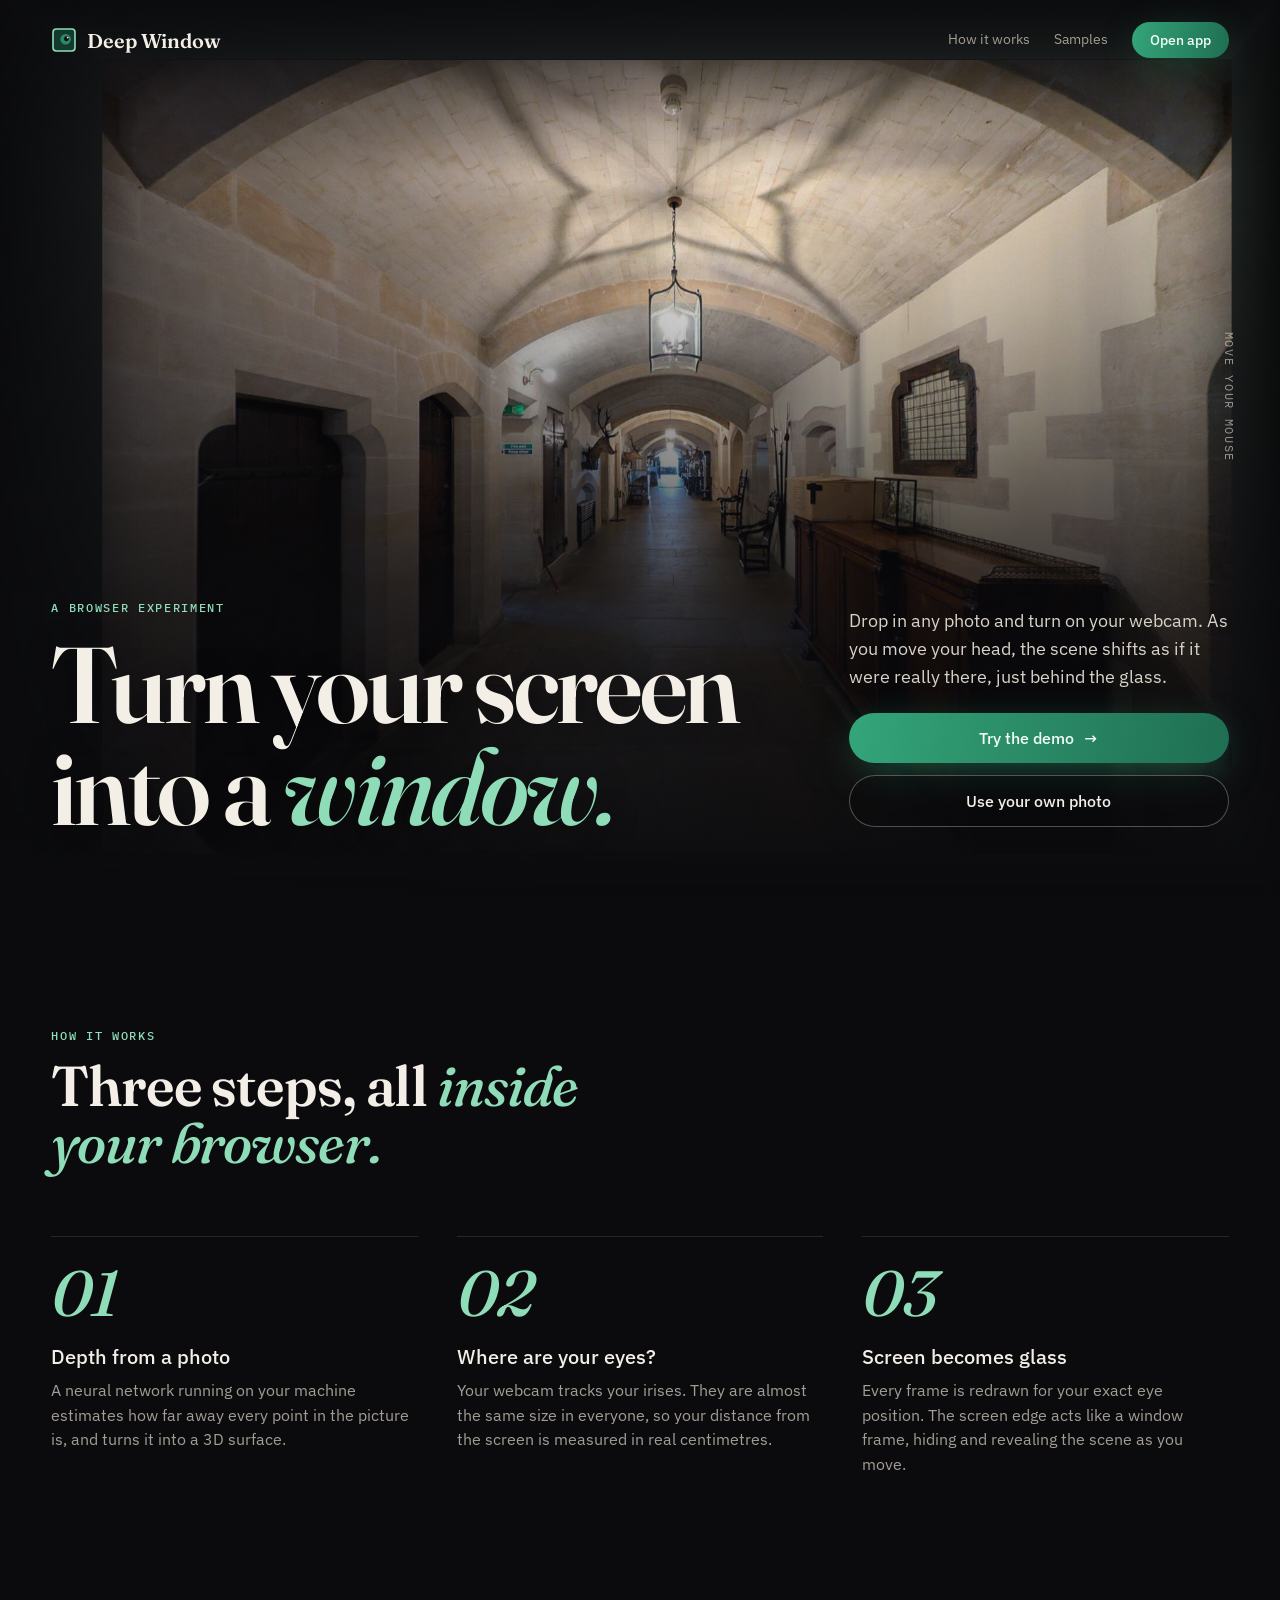
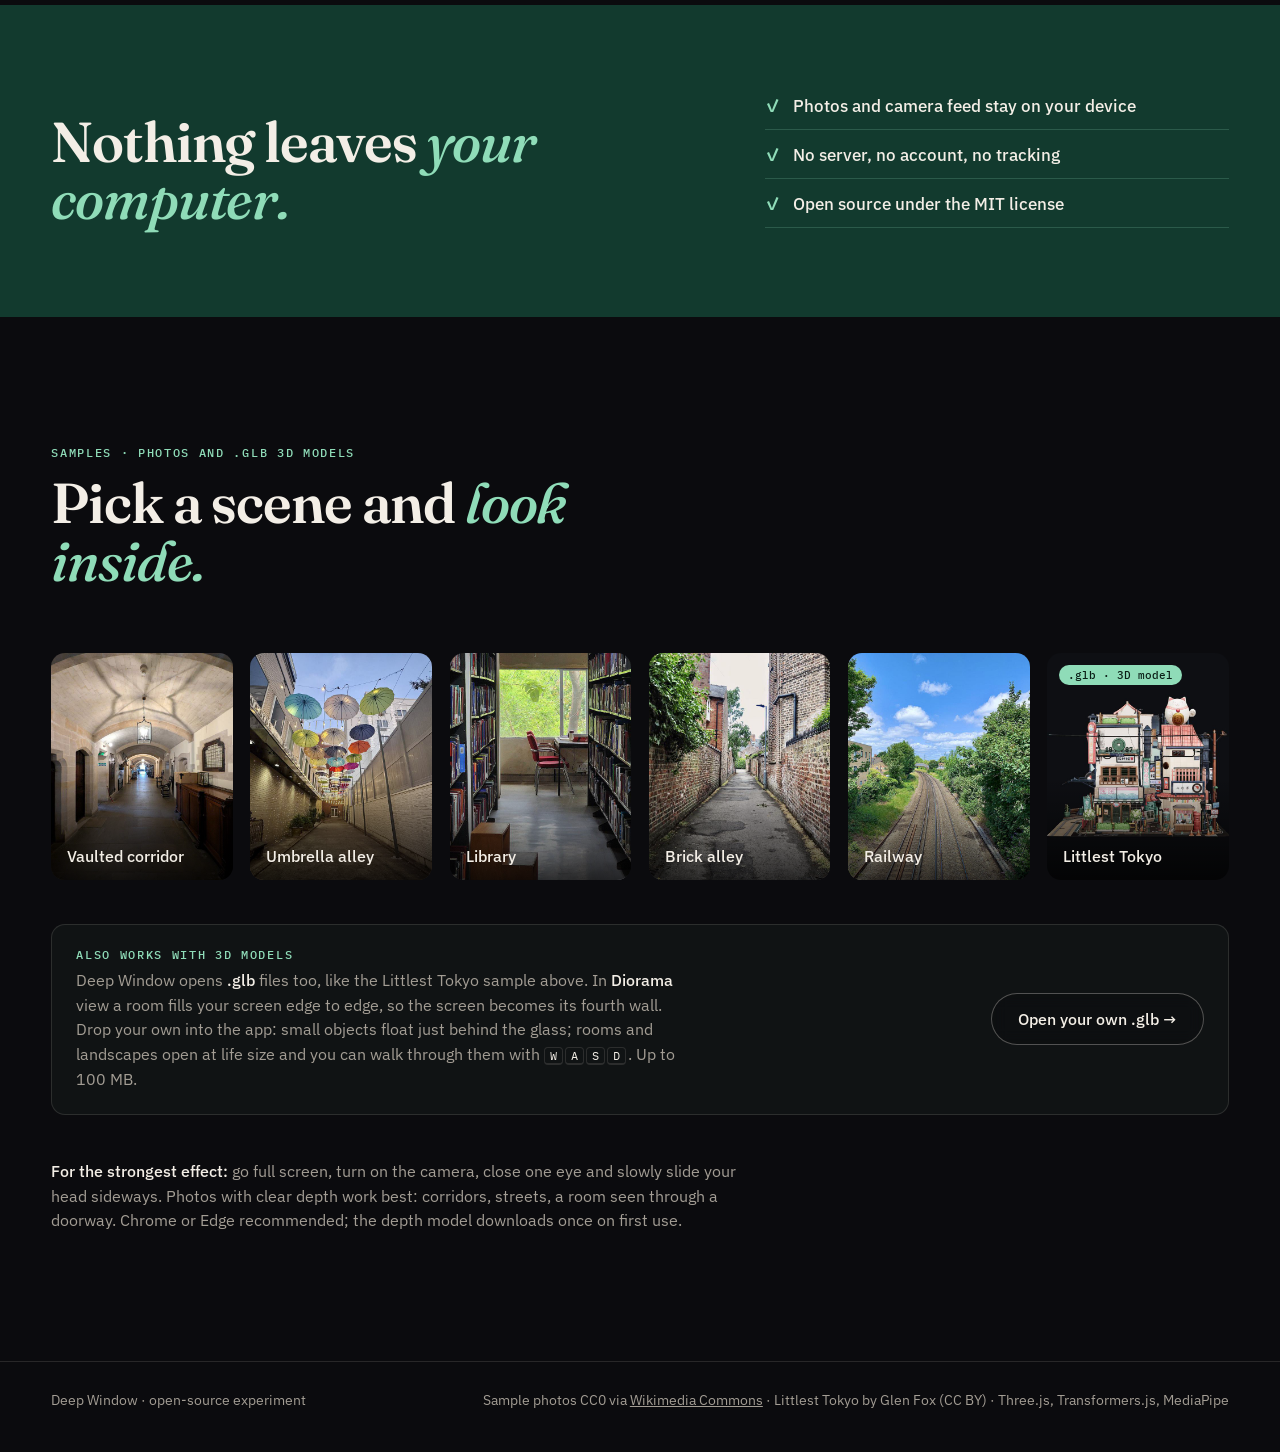
==== commit 13ba5f81: "New logo and favicon, green Open app button, equal-width hero buttons" ====
--- a/index.html
+++ b/index.html
@@ -8,6 +8,7 @@
 <link rel="preconnect" href="https://fonts.googleapis.com">
 <link rel="stylesheet" href="https://fonts.googleapis.com/css2?family=Fraunces:ital,opsz,wght@0,9..144,500;0,9..144,600;1,9..144,500&family=IBM+Plex+Sans:wght@400;500&family=IBM+Plex+Mono:wght@400;500&display=swap">
 <link rel="stylesheet" href="index.css">
+<link rel="icon" href="favicon.svg" type="image/svg+xml">
 </head>
 <body>
 <header class="hero">
@@ -19,11 +20,11 @@
   </div>
 
   <nav>
-    <a class="brand" href="./"><i aria-hidden="true"></i>Deep Window</a>
+    <a class="brand" href="./"><img src="favicon.svg" alt="" width="26" height="26">Deep Window</a>
     <div class="nav-links">
       <a href="#how">How it works</a>
       <a href="#samples">Samples</a>
-      <a class="btn ghost small" href="app.html">Open app</a>
+      <a class="btn primary small" href="app.html">Open app</a>
     </div>
   </nav>
 
--- a/index.css
+++ b/index.css
@@ -23,7 +23,7 @@
 /* ---------- nav ---------- */
 nav{position:absolute;z-index:5;top:0;left:0;right:0;display:flex;align-items:center;justify-content:space-between;padding:22px var(--gutter)}
 .brand{font:600 20px var(--display);text-decoration:none;display:flex;align-items:center;gap:10px}
-.brand i{width:22px;height:22px;border:2px solid var(--jade);border-radius:3px;box-shadow:inset 0 0 0 4px var(--bg),inset 0 0 0 6px var(--emerald)}
+.brand img{display:block;width:26px;height:26px}
 .nav-links{display:flex;gap:24px;align-items:center;font-size:14px}
 .nav-links a{text-decoration:none;color:var(--dim)}
 .nav-links a:hover{color:var(--ink)}
@@ -65,6 +65,8 @@
 .hero-side{max-width:380px;display:flex;flex-direction:column;gap:22px;padding-bottom:10px}
 .lede{font-size:18px;color:#d8d2c8;margin:0}
 .cta{display:flex;gap:12px;flex-wrap:wrap}
+/* both actions the same width, side by side or stacked */
+.cta .btn{flex:1 1 0;min-width:200px;justify-content:center}
 .hint{position:absolute;z-index:2;top:50%;right:var(--gutter);transform:translateY(-50%) rotate(90deg);transform-origin:right center;font:12px var(--mono);letter-spacing:.14em;text-transform:uppercase;color:rgba(243,238,230,.55)}
 
 /* ---------- sections ---------- */
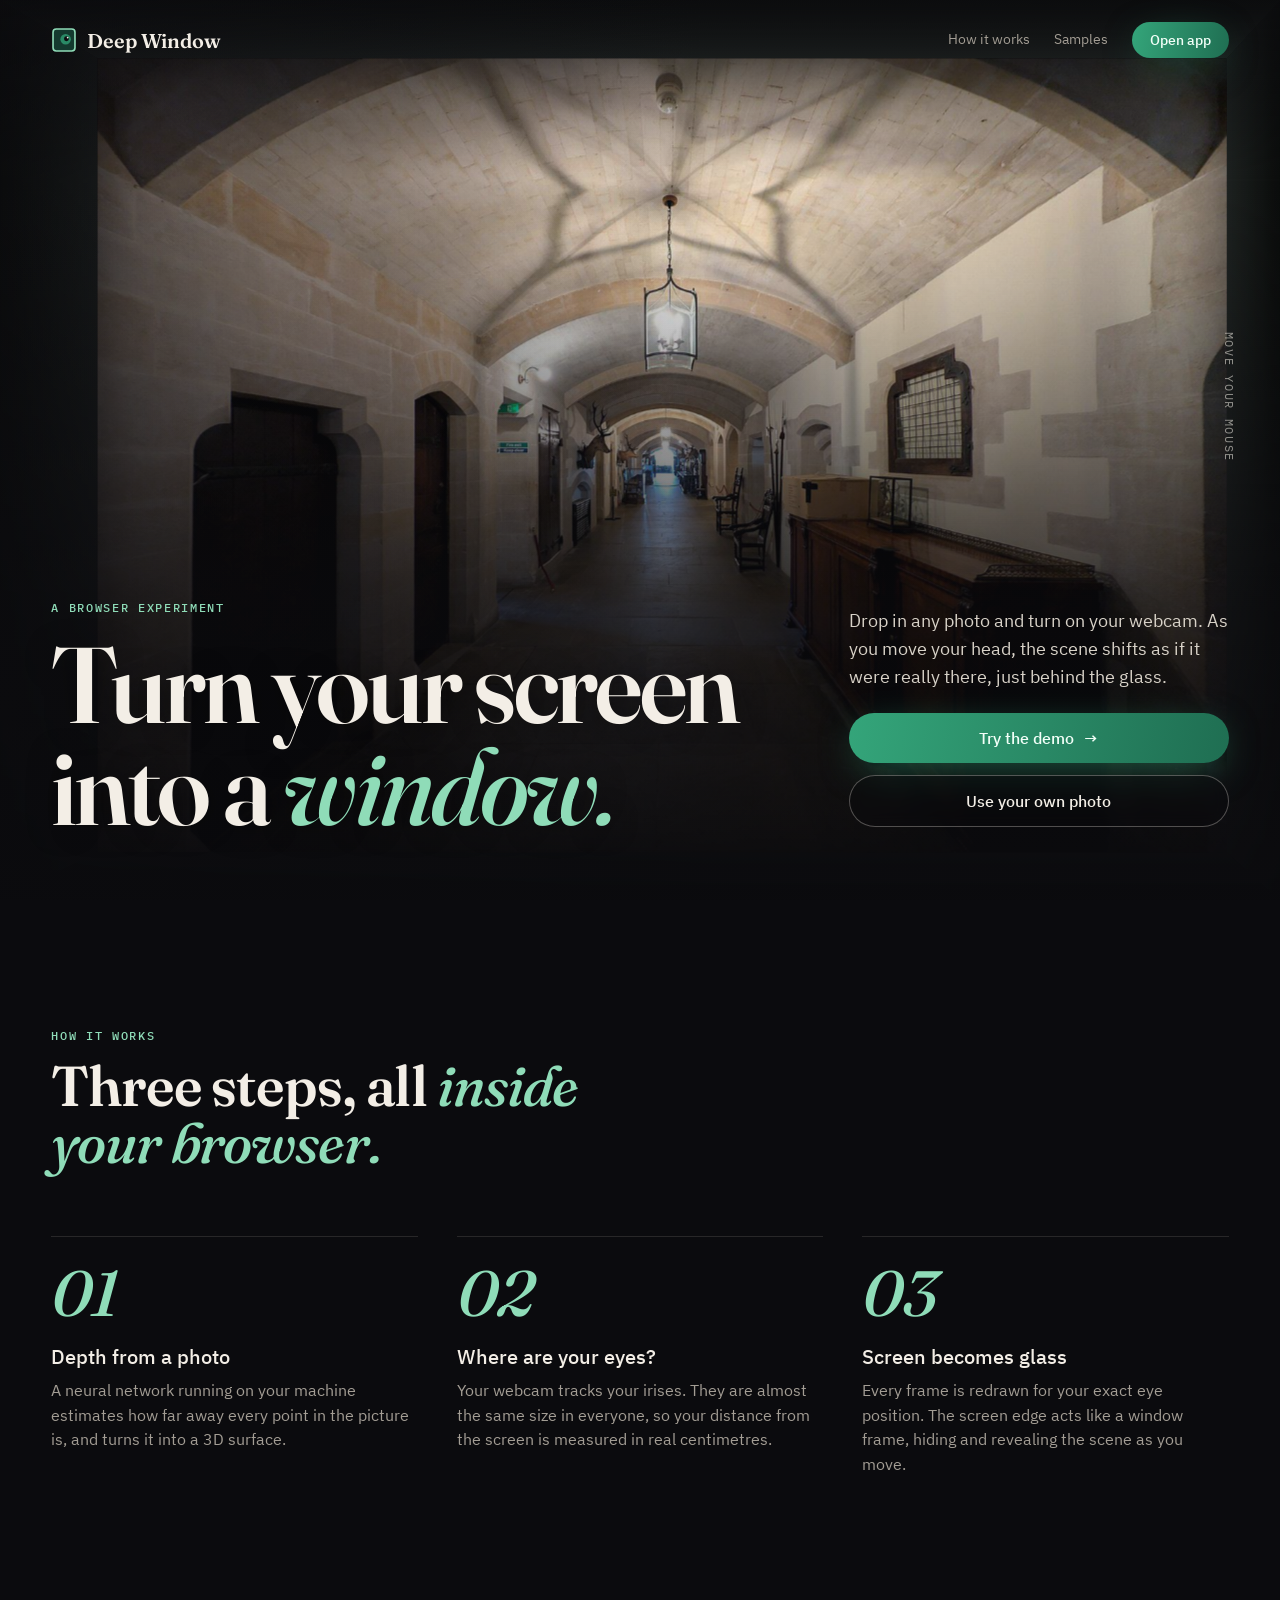
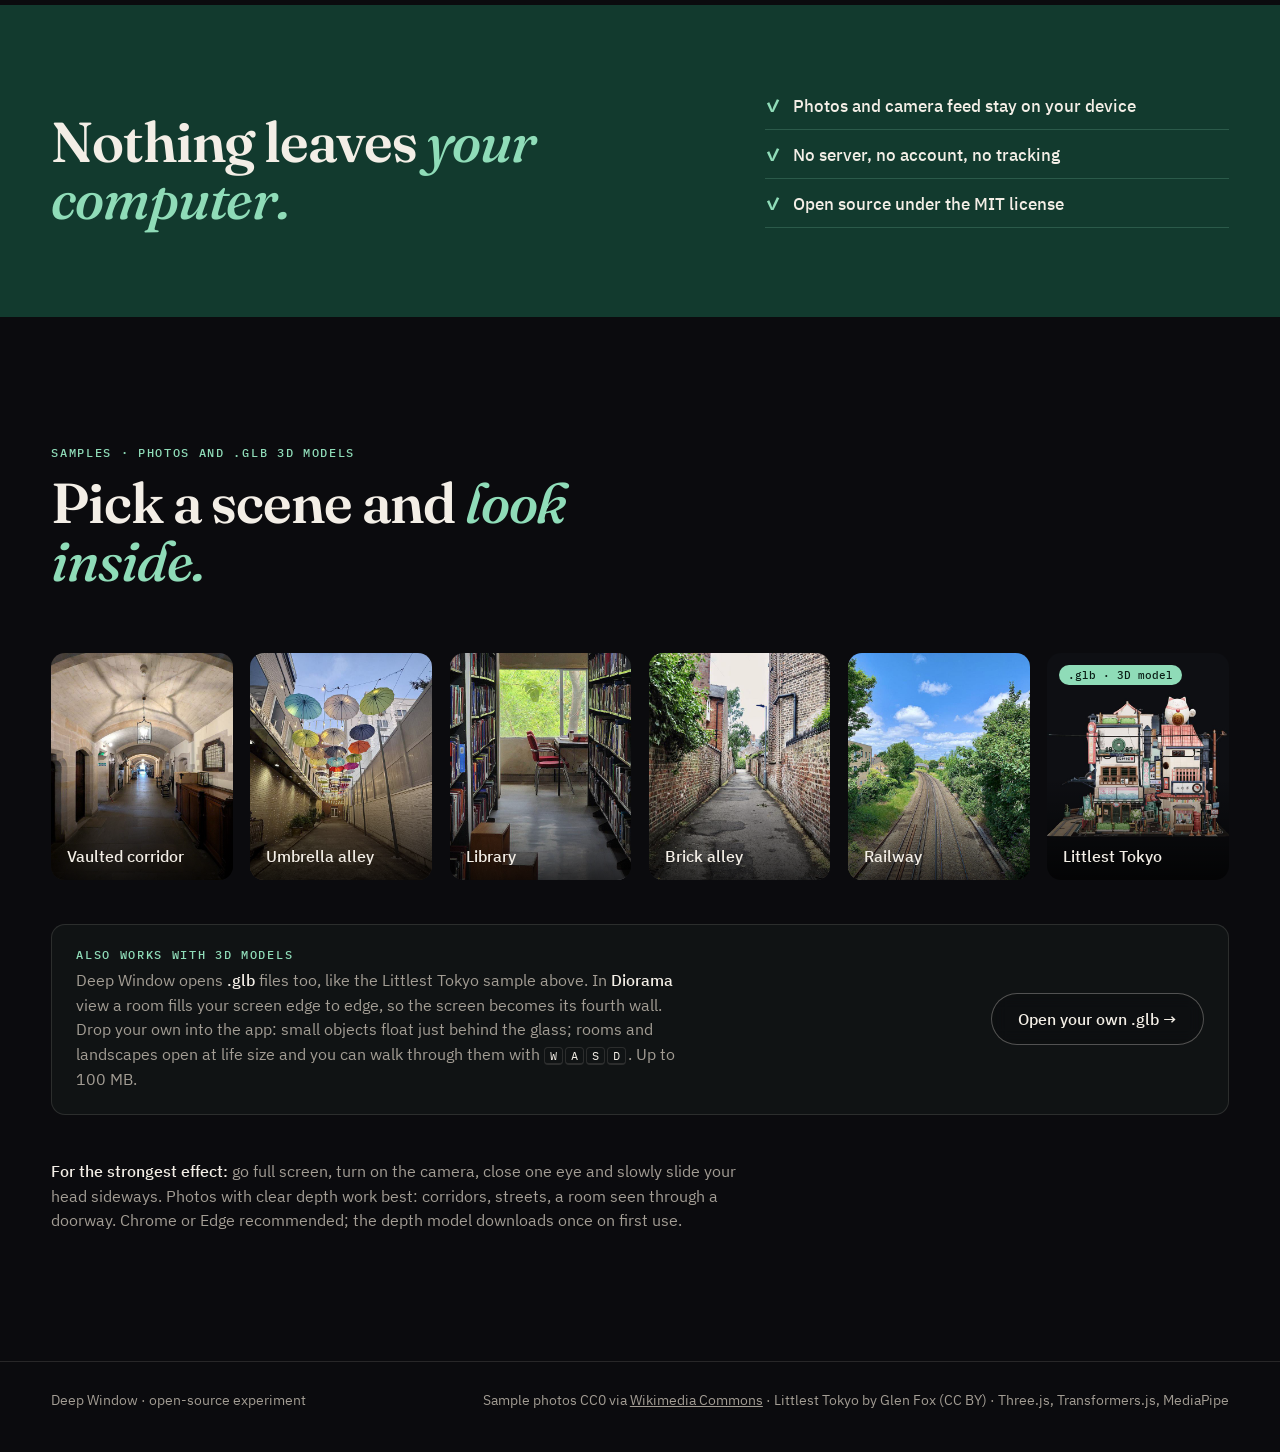
==== commit c22c5fa3: "Escape file names, add camera off, pin depth model, self-host fonts, link previews and fuller README" ====
--- a/index.html
+++ b/index.html
@@ -5,8 +5,18 @@
 <meta name="viewport" content="width=device-width, initial-scale=1">
 <title>Deep Window</title>
 <meta name="description" content="Drop in a photo, turn on your webcam, and your screen becomes a window into the scene. Runs entirely in your browser.">
-<link rel="preconnect" href="https://fonts.googleapis.com">
-<link rel="stylesheet" href="https://fonts.googleapis.com/css2?family=Fraunces:ital,opsz,wght@0,9..144,500;0,9..144,600;1,9..144,500&family=IBM+Plex+Sans:wght@400;500&family=IBM+Plex+Mono:wght@400;500&display=swap">
+<!-- link previews (WhatsApp, X, LinkedIn, Slack…): image URLs must be absolute -->
+<meta property="og:type" content="website">
+<meta property="og:site_name" content="Deep Window">
+<meta property="og:title" content="Deep Window: turn your screen into a window">
+<meta property="og:description" content="Move your head and look into any photo, 3D model or splat. Runs entirely in your browser; nothing is uploaded.">
+<meta property="og:url" content="https://alpakbaci.github.io/deepwindow/">
+<meta property="og:image" content="https://alpakbaci.github.io/deepwindow/og.jpg">
+<meta property="og:image:width" content="1200">
+<meta property="og:image:height" content="630">
+<meta property="og:image:alt" content="A vaulted corridor seen through the screen, with the title Turn your screen into a window.">
+<meta name="twitter:card" content="summary_large_image">
+<link rel="stylesheet" href="fonts/fonts.css">
 <link rel="stylesheet" href="index.css">
 <link rel="icon" href="favicon.svg" type="image/svg+xml">
 </head>
--- a/fonts/fonts.css
+++ b/fonts/fonts.css
@@ -0,0 +1,10 @@
+/* Self-hosted fonts, so opening the site makes no request to a font service.
+   Unmodified files from the official releases; licenses alongside (SIL Open Font License 1.1):
+   Fraunces (google/fonts, ofl/fraunces) → Fraunces-OFL.txt
+   IBM Plex Sans 1.1.0 and IBM Plex Mono 2.5.0 (@ibm/plex-sans, @ibm/plex-mono on npm) → IBM-Plex-OFL.txt */
+@font-face{font-family:"Fraunces";src:url("Fraunces-Variable.ttf") format("truetype");font-weight:100 900;font-style:normal;font-display:swap}
+@font-face{font-family:"Fraunces";src:url("Fraunces-Italic-Variable.ttf") format("truetype");font-weight:100 900;font-style:italic;font-display:swap}
+@font-face{font-family:"IBM Plex Sans";src:url("IBMPlexSans-Regular.woff2") format("woff2");font-weight:400;font-style:normal;font-display:swap}
+@font-face{font-family:"IBM Plex Sans";src:url("IBMPlexSans-Medium.woff2") format("woff2");font-weight:500;font-style:normal;font-display:swap}
+@font-face{font-family:"IBM Plex Mono";src:url("IBMPlexMono-Regular.woff2") format("woff2");font-weight:400;font-style:normal;font-display:swap}
+@font-face{font-family:"IBM Plex Mono";src:url("IBMPlexMono-Medium.woff2") format("woff2");font-weight:500;font-style:normal;font-display:swap}
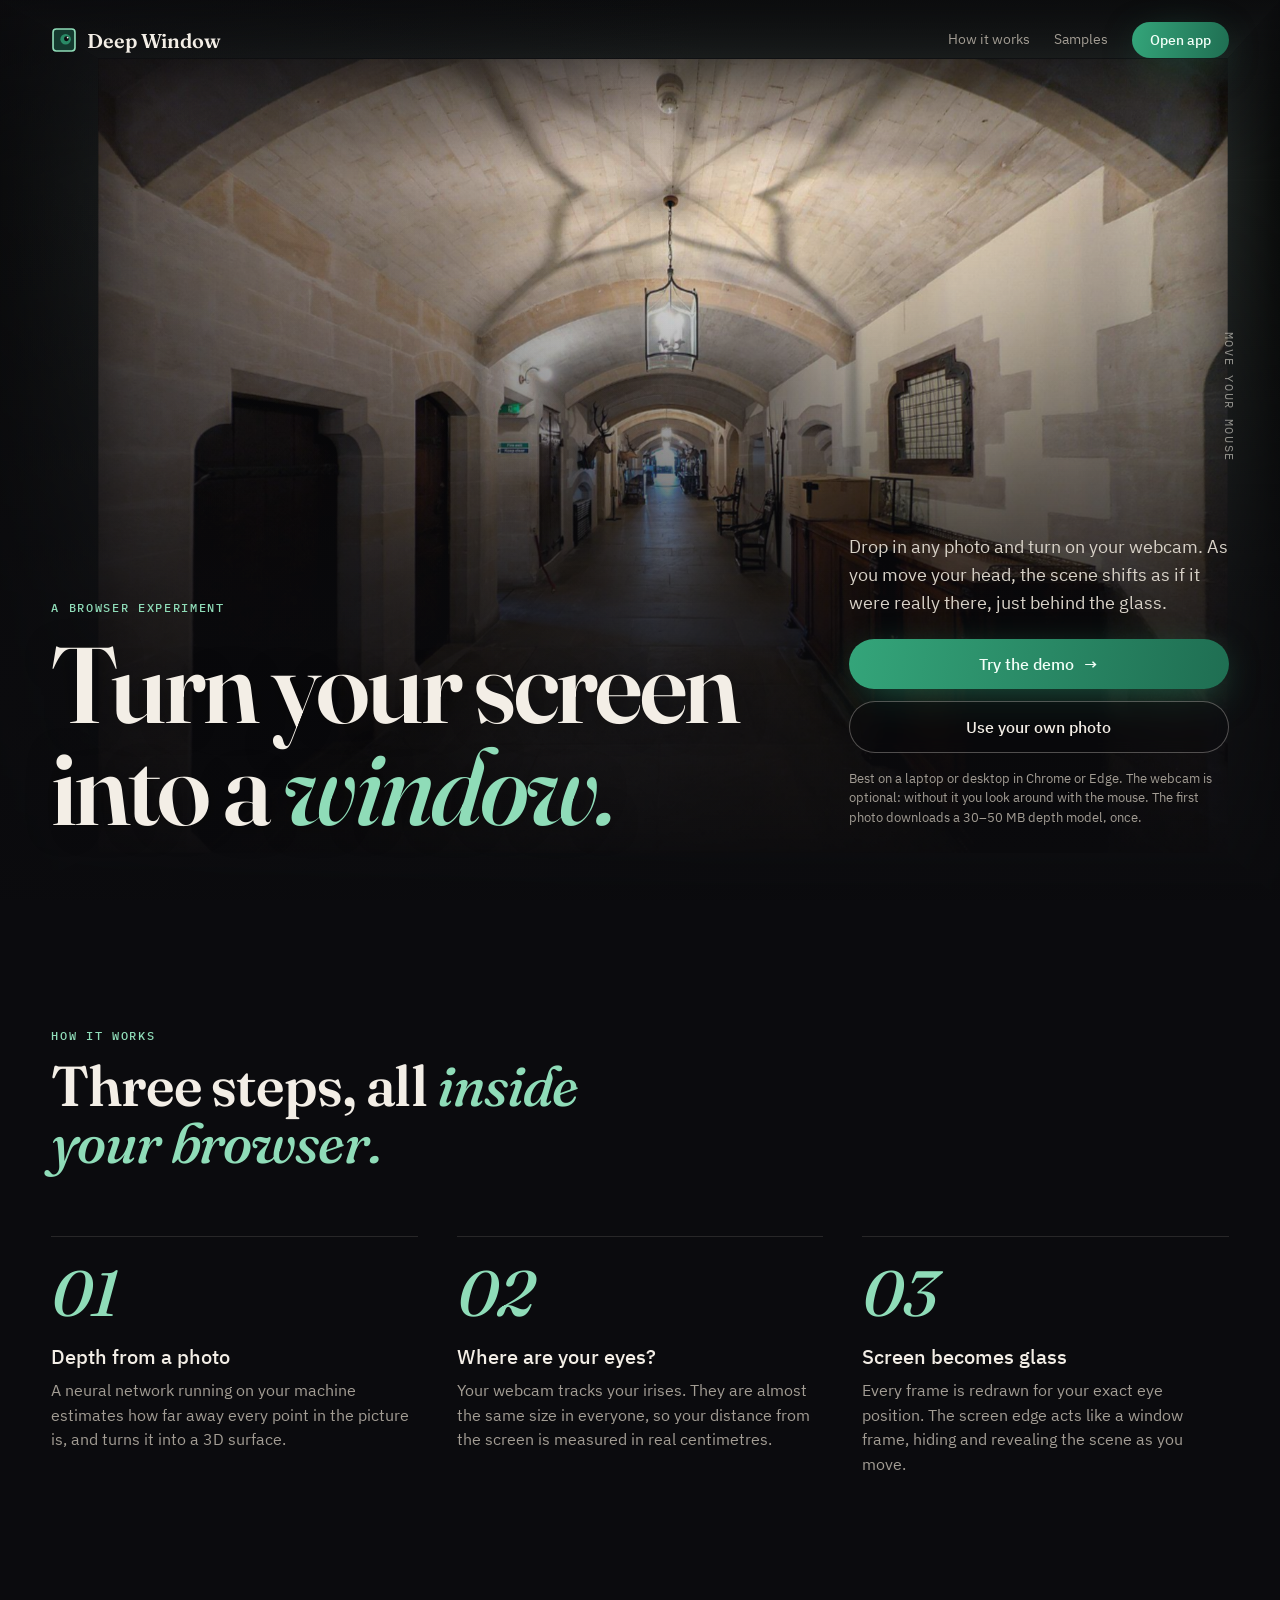
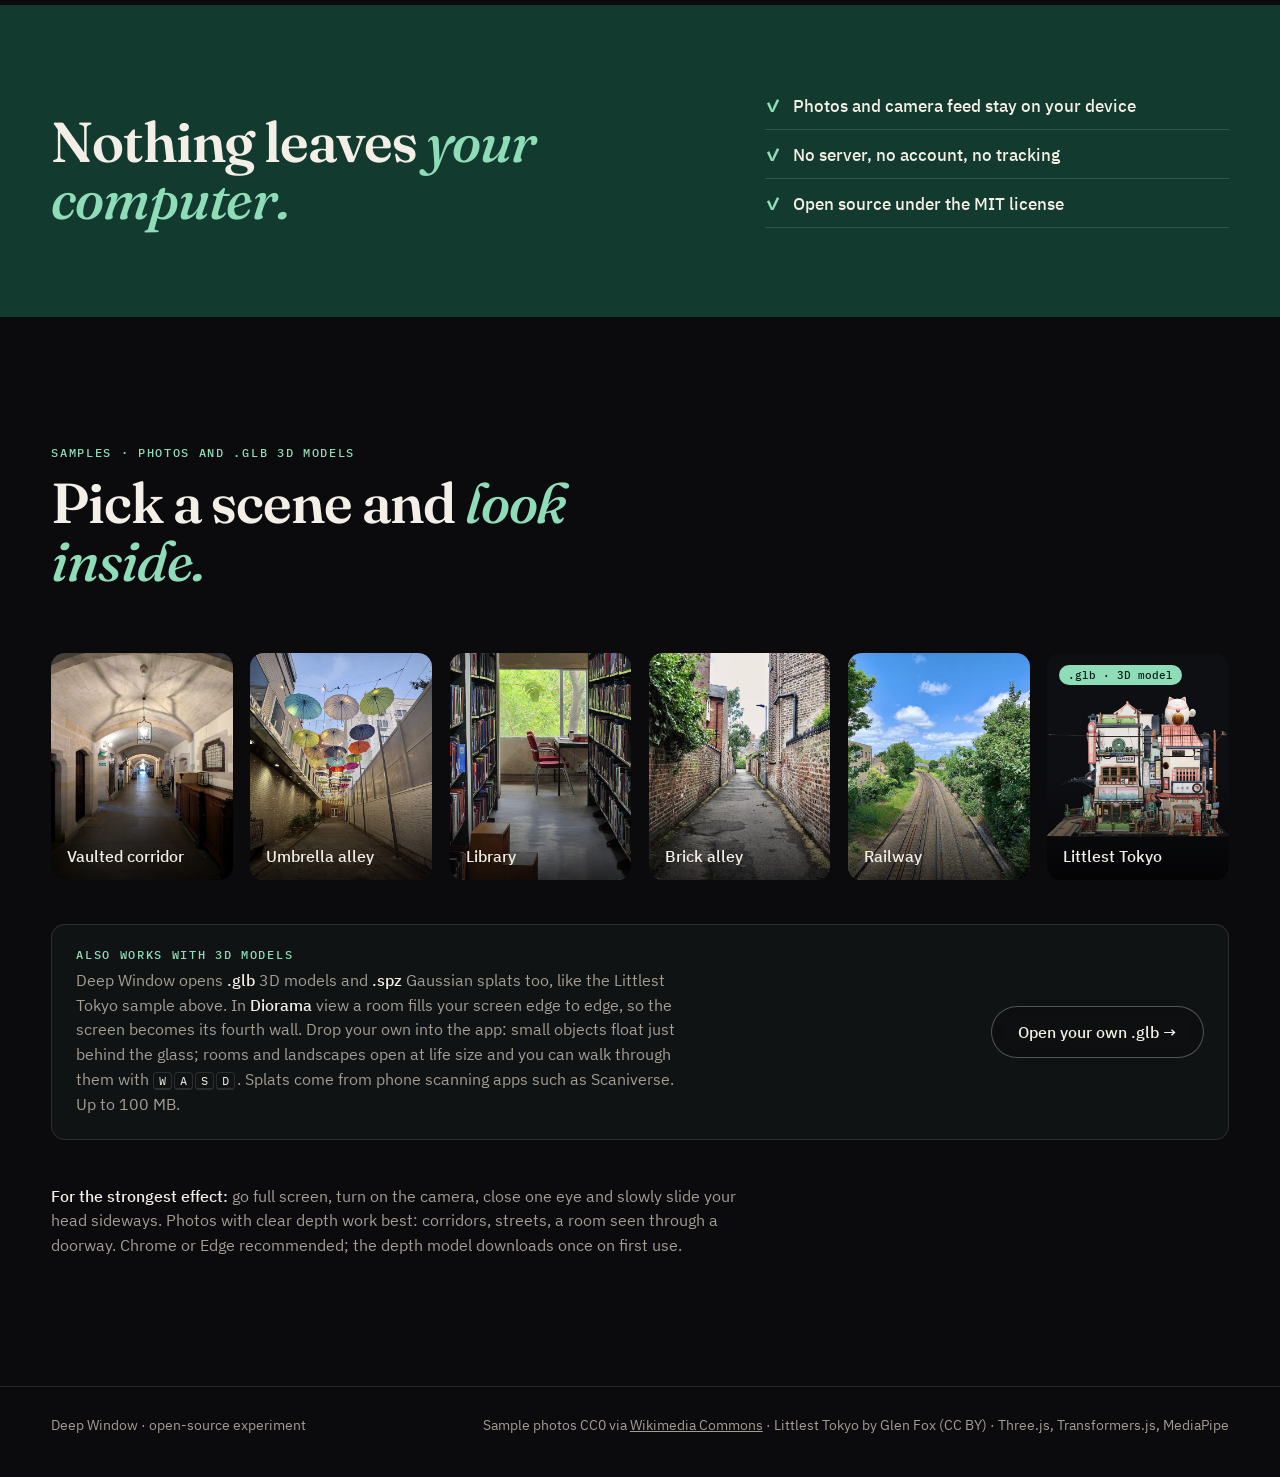
==== commit a2fc4545: "Add requirements and phone notes, hide controls with H, and a start-failure screen" ====
--- a/index.html
+++ b/index.html
@@ -49,6 +49,8 @@
         <a class="btn primary" href="app.html">Try the demo <span aria-hidden="true">→</span></a>
         <a class="btn ghost" href="app.html#own">Use your own photo</a>
       </div>
+      <p class="needs">Best on a laptop or desktop in Chrome or Edge. The webcam is optional: without it you look around with the mouse. The first photo downloads a 30–50 MB depth model, once.</p>
+      <p class="phone-note" role="note">You are on a phone or tablet. Deep Window is made for a computer with a webcam; here you can look around by dragging, but head tracking will not line up with your screen.</p>
     </div>
   </div>
   <p class="hint" aria-hidden="true">Move your mouse</p>
@@ -88,7 +90,7 @@
     <div class="callout">
       <div>
         <p class="kicker">Also works with 3D models</p>
-        <p>Deep Window opens <b>.glb</b> files too, like the Littlest Tokyo sample above. In <b>Diorama</b> view a room fills your screen edge to edge, so the screen becomes its fourth wall. Drop your own into the app: small objects float just behind the glass; rooms and landscapes open at life size and you can walk through them with <kbd>W</kbd><kbd>A</kbd><kbd>S</kbd><kbd>D</kbd>. Up to 100 MB.</p>
+        <p>Deep Window opens <b>.glb</b> 3D models and <b>.spz</b> Gaussian splats too, like the Littlest Tokyo sample above. In <b>Diorama</b> view a room fills your screen edge to edge, so the screen becomes its fourth wall. Drop your own into the app: small objects float just behind the glass; rooms and landscapes open at life size and you can walk through them with <kbd>W</kbd><kbd>A</kbd><kbd>S</kbd><kbd>D</kbd>. Splats come from phone scanning apps such as Scaniverse. Up to 100 MB.</p>
       </div>
       <a class="btn ghost" href="app.html#own">Open your own .glb →</a>
     </div>
--- a/index.css
+++ b/index.css
@@ -67,6 +67,10 @@
 .cta{display:flex;gap:12px;flex-wrap:wrap}
 /* both actions the same width, side by side or stacked */
 .cta .btn{flex:1 1 0;min-width:200px;justify-content:center}
+.needs{font-size:13px;line-height:1.5;color:var(--dim);margin:-6px 0 0}
+/* only shown on touch-first devices, where head tracking can't match the screen */
+.phone-note{display:none;font-size:13px;line-height:1.5;margin:0;padding:10px 12px;border-left:2px solid var(--jade);background:rgba(11,11,14,.55);color:var(--ink)}
+@media (pointer:coarse) and (hover:none){.phone-note{display:block}}
 .hint{position:absolute;z-index:2;top:50%;right:var(--gutter);transform:translateY(-50%) rotate(90deg);transform-origin:right center;font:12px var(--mono);letter-spacing:.14em;text-transform:uppercase;color:rgba(243,238,230,.55)}
 
 /* ---------- sections ---------- */
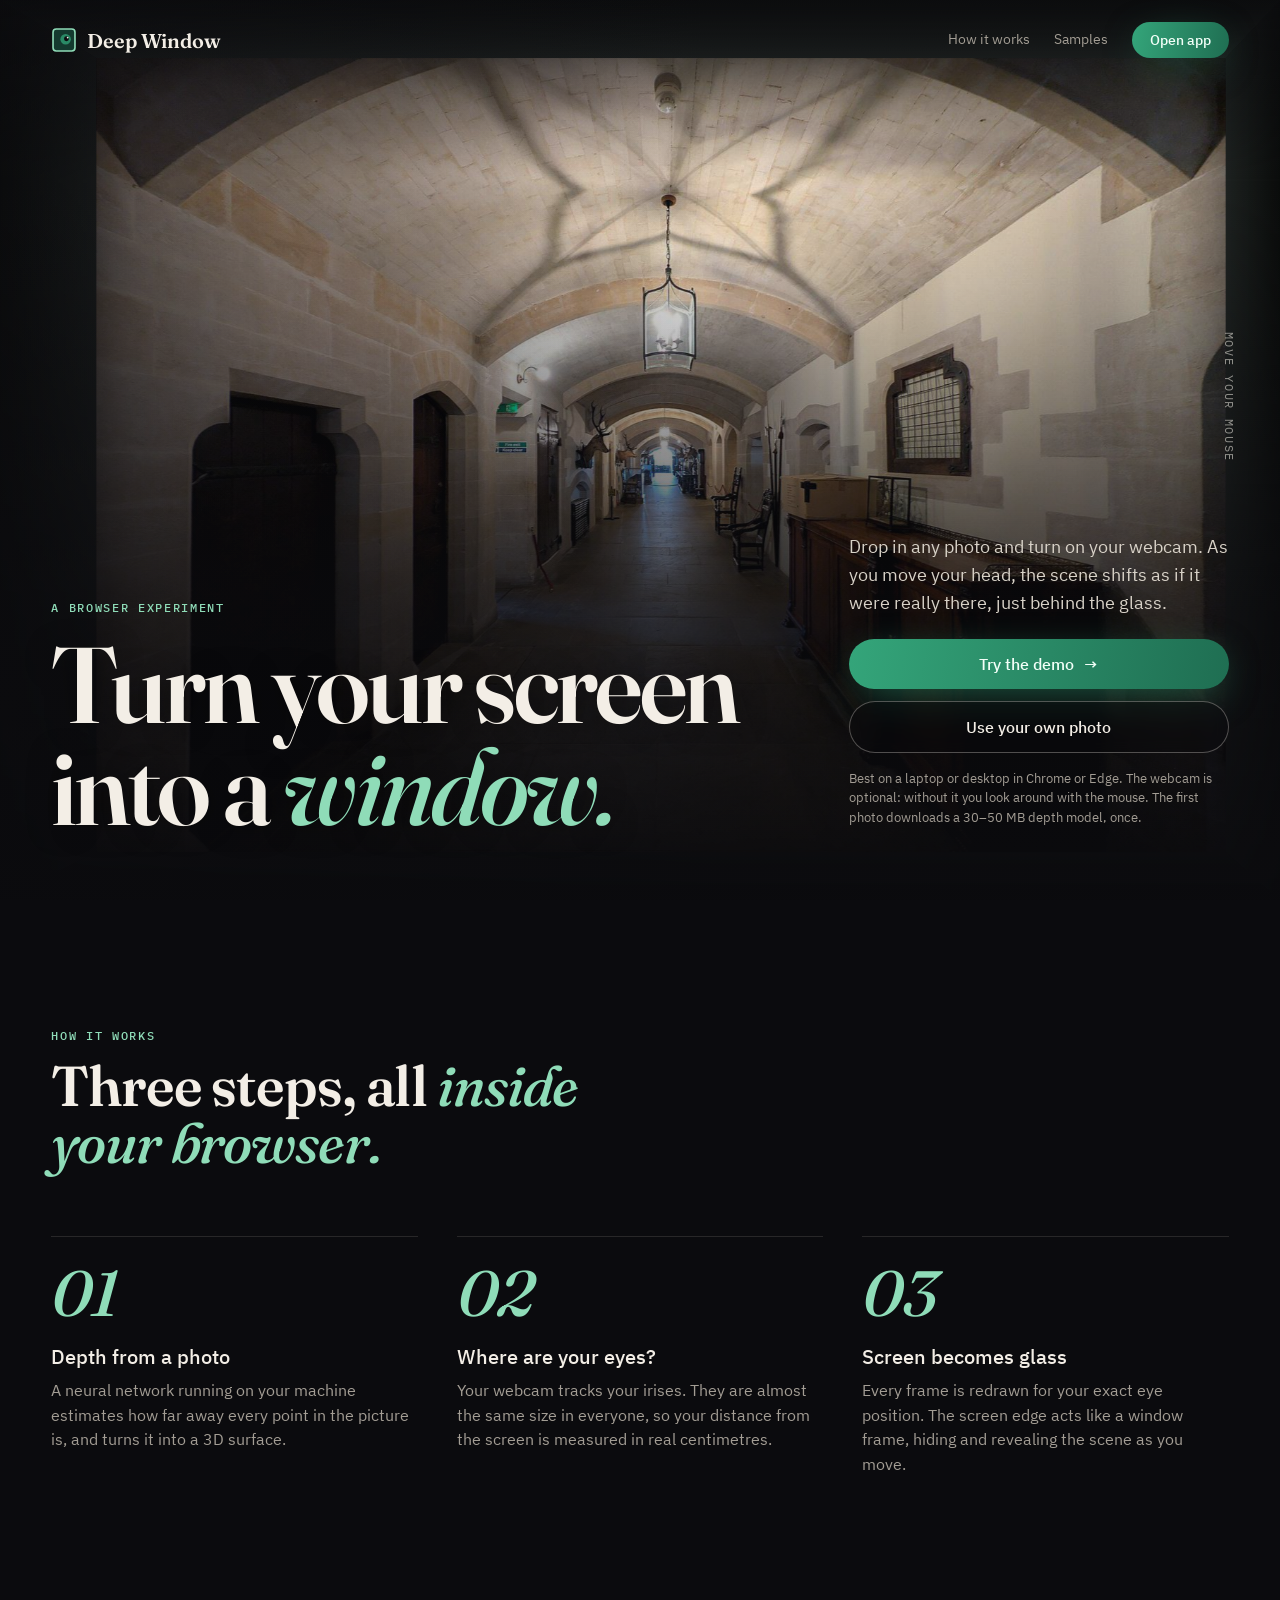
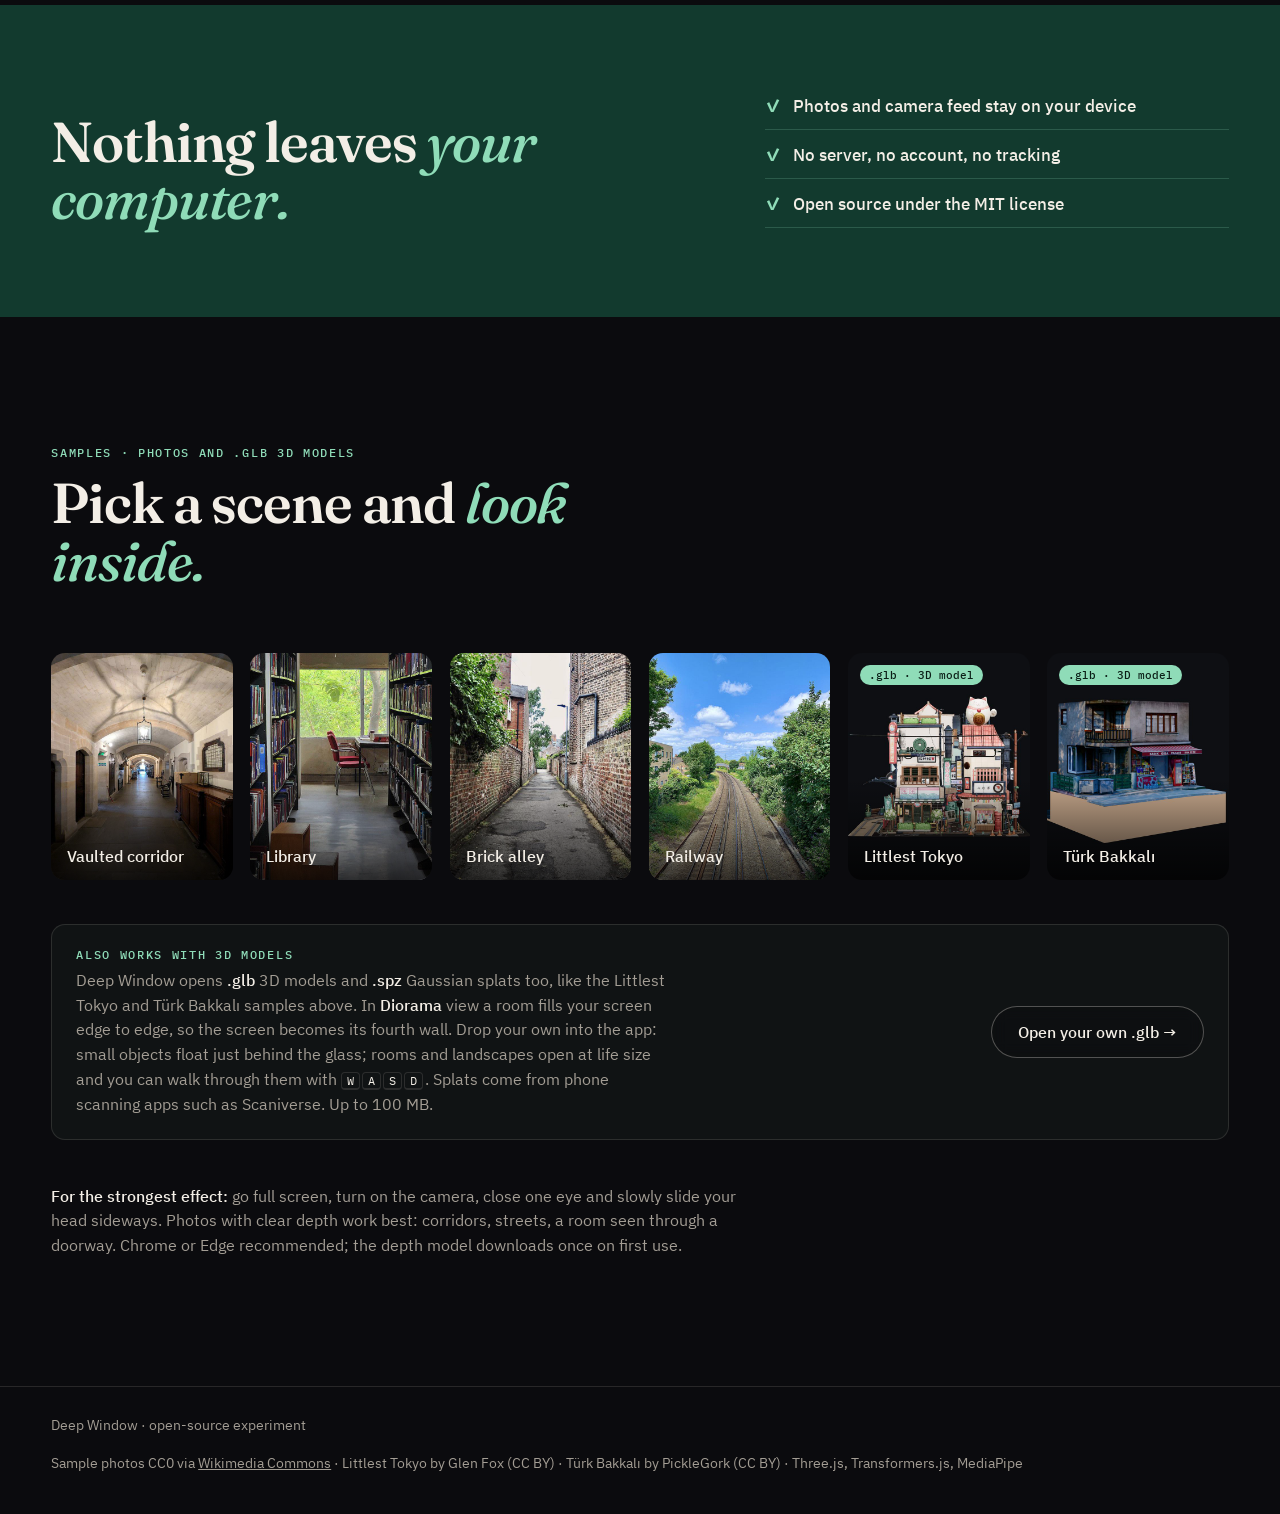
==== commit 588295a2: "Add Türk Bakkalı sample model and drop the umbrella alley photo" ====
--- a/index.html
+++ b/index.html
@@ -81,16 +81,16 @@
     <h2 id="samples-title">Pick a scene and <em>look inside.</em></h2>
     <div class="cards">
       <a class="card" href="app.html?photo=corridor"><img src="samples/cards/corridor.jpg" alt="" loading="lazy"><span>Vaulted corridor</span></a>
-      <a class="card" href="app.html?photo=umbrellas"><img src="samples/cards/umbrellas.jpg" alt="" loading="lazy"><span>Umbrella alley</span></a>
       <a class="card" href="app.html?photo=library"><img src="samples/cards/library.jpg" alt="" loading="lazy"><span>Library</span></a>
       <a class="card" href="app.html?photo=alley"><img src="samples/cards/alley.jpg" alt="" loading="lazy"><span>Brick alley</span></a>
       <a class="card" href="app.html?photo=railway"><img src="samples/cards/railway.jpg" alt="" loading="lazy"><span>Railway</span></a>
       <a class="card" href="app.html?model=littlest-tokyo"><b class="tag">.glb · 3D model</b><img src="samples/cards/littlest-tokyo.jpg" alt="" loading="lazy"><span>Littlest Tokyo</span></a>
+      <a class="card" href="app.html?model=turk-bakkal"><b class="tag">.glb · 3D model</b><img src="samples/cards/turk-bakkal.jpg" alt="" loading="lazy"><span>Türk Bakkalı</span></a>
     </div>
     <div class="callout">
       <div>
         <p class="kicker">Also works with 3D models</p>
-        <p>Deep Window opens <b>.glb</b> 3D models and <b>.spz</b> Gaussian splats too, like the Littlest Tokyo sample above. In <b>Diorama</b> view a room fills your screen edge to edge, so the screen becomes its fourth wall. Drop your own into the app: small objects float just behind the glass; rooms and landscapes open at life size and you can walk through them with <kbd>W</kbd><kbd>A</kbd><kbd>S</kbd><kbd>D</kbd>. Splats come from phone scanning apps such as Scaniverse. Up to 100 MB.</p>
+        <p>Deep Window opens <b>.glb</b> 3D models and <b>.spz</b> Gaussian splats too, like the Littlest Tokyo and Türk Bakkalı samples above. In <b>Diorama</b> view a room fills your screen edge to edge, so the screen becomes its fourth wall. Drop your own into the app: small objects float just behind the glass; rooms and landscapes open at life size and you can walk through them with <kbd>W</kbd><kbd>A</kbd><kbd>S</kbd><kbd>D</kbd>. Splats come from phone scanning apps such as Scaniverse. Up to 100 MB.</p>
       </div>
       <a class="btn ghost" href="app.html#own">Open your own .glb →</a>
     </div>
@@ -100,7 +100,7 @@
 
 <footer>
   <span>Deep Window · open-source experiment</span>
-  <span>Sample photos CC0 via <a href="samples/CREDITS.md">Wikimedia Commons</a> · Littlest Tokyo by Glen Fox (CC BY) · Three.js, Transformers.js, MediaPipe</span>
+  <span>Sample photos CC0 via <a href="samples/CREDITS.md">Wikimedia Commons</a> · Littlest Tokyo by Glen Fox (CC BY) · Türk Bakkalı by PickleGork (CC BY) · Three.js, Transformers.js, MediaPipe</span>
 </footer>
 
 <script src="index.js"></script>
